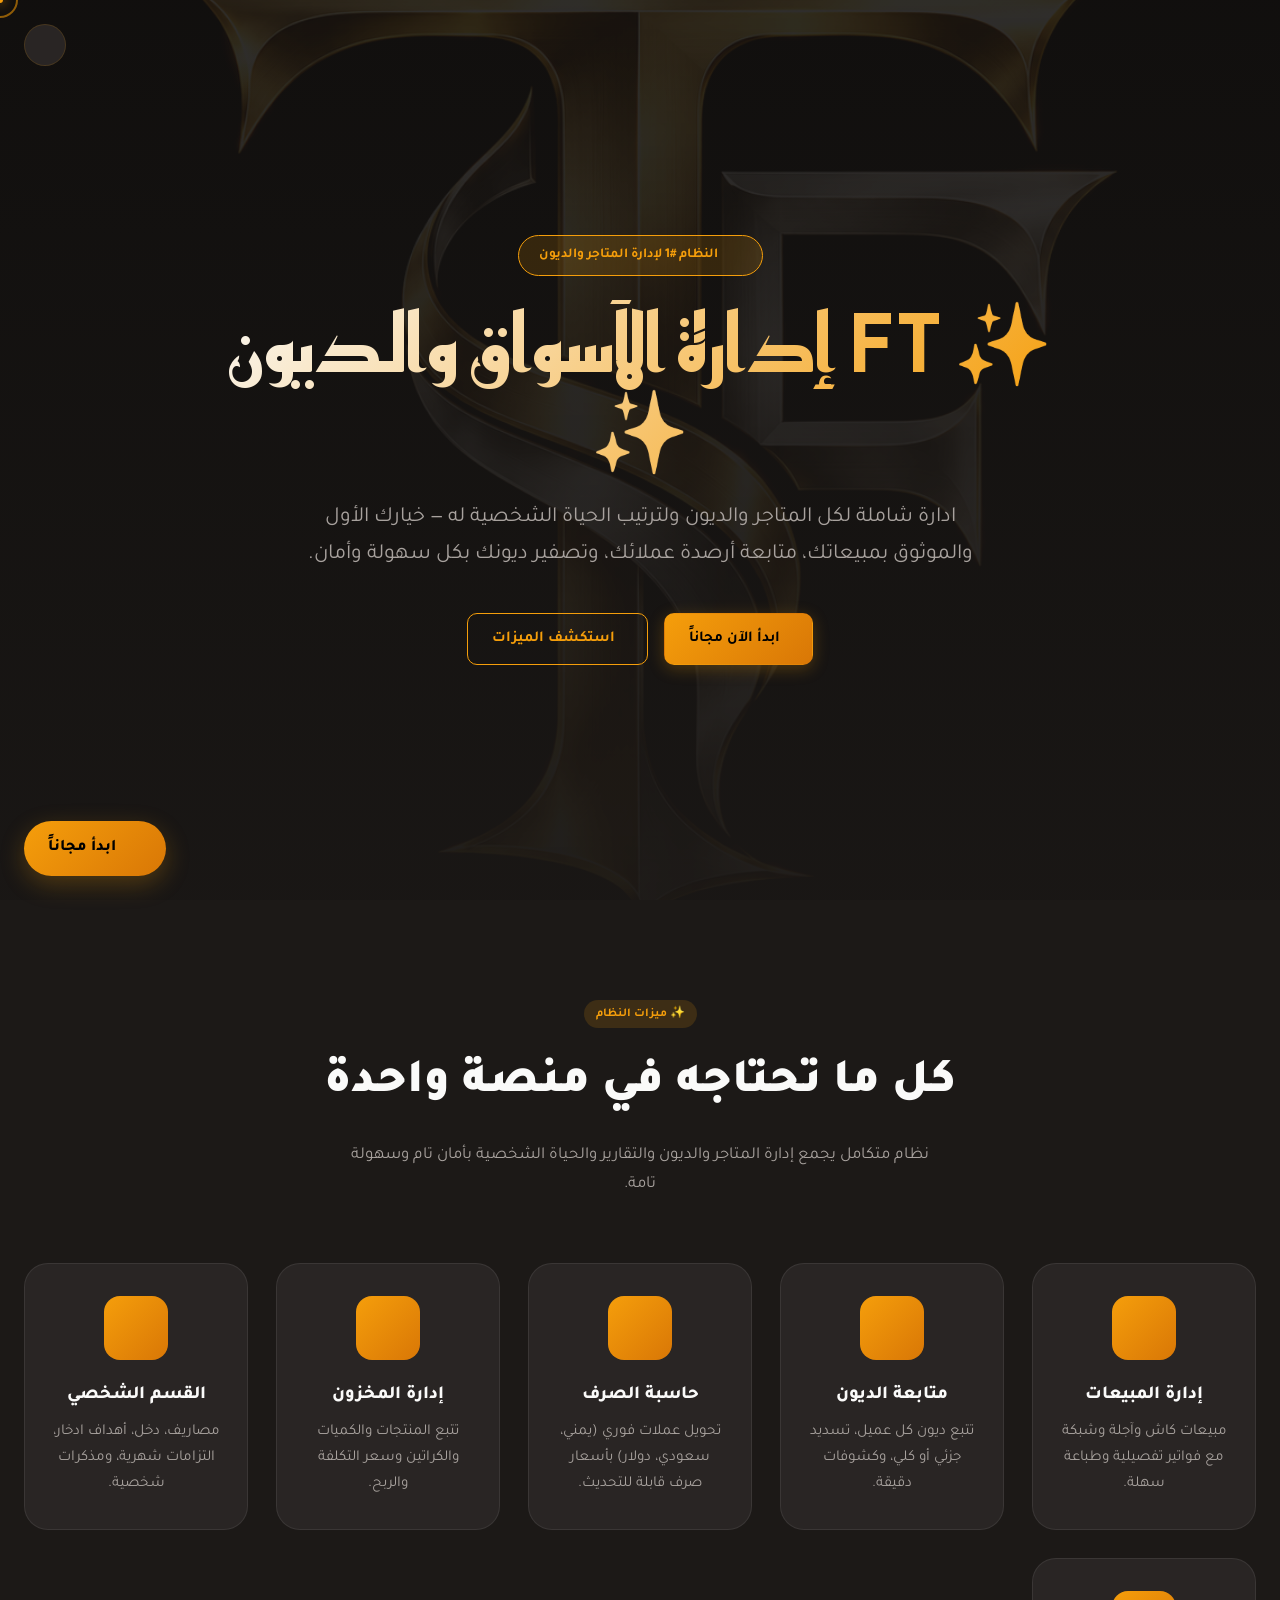
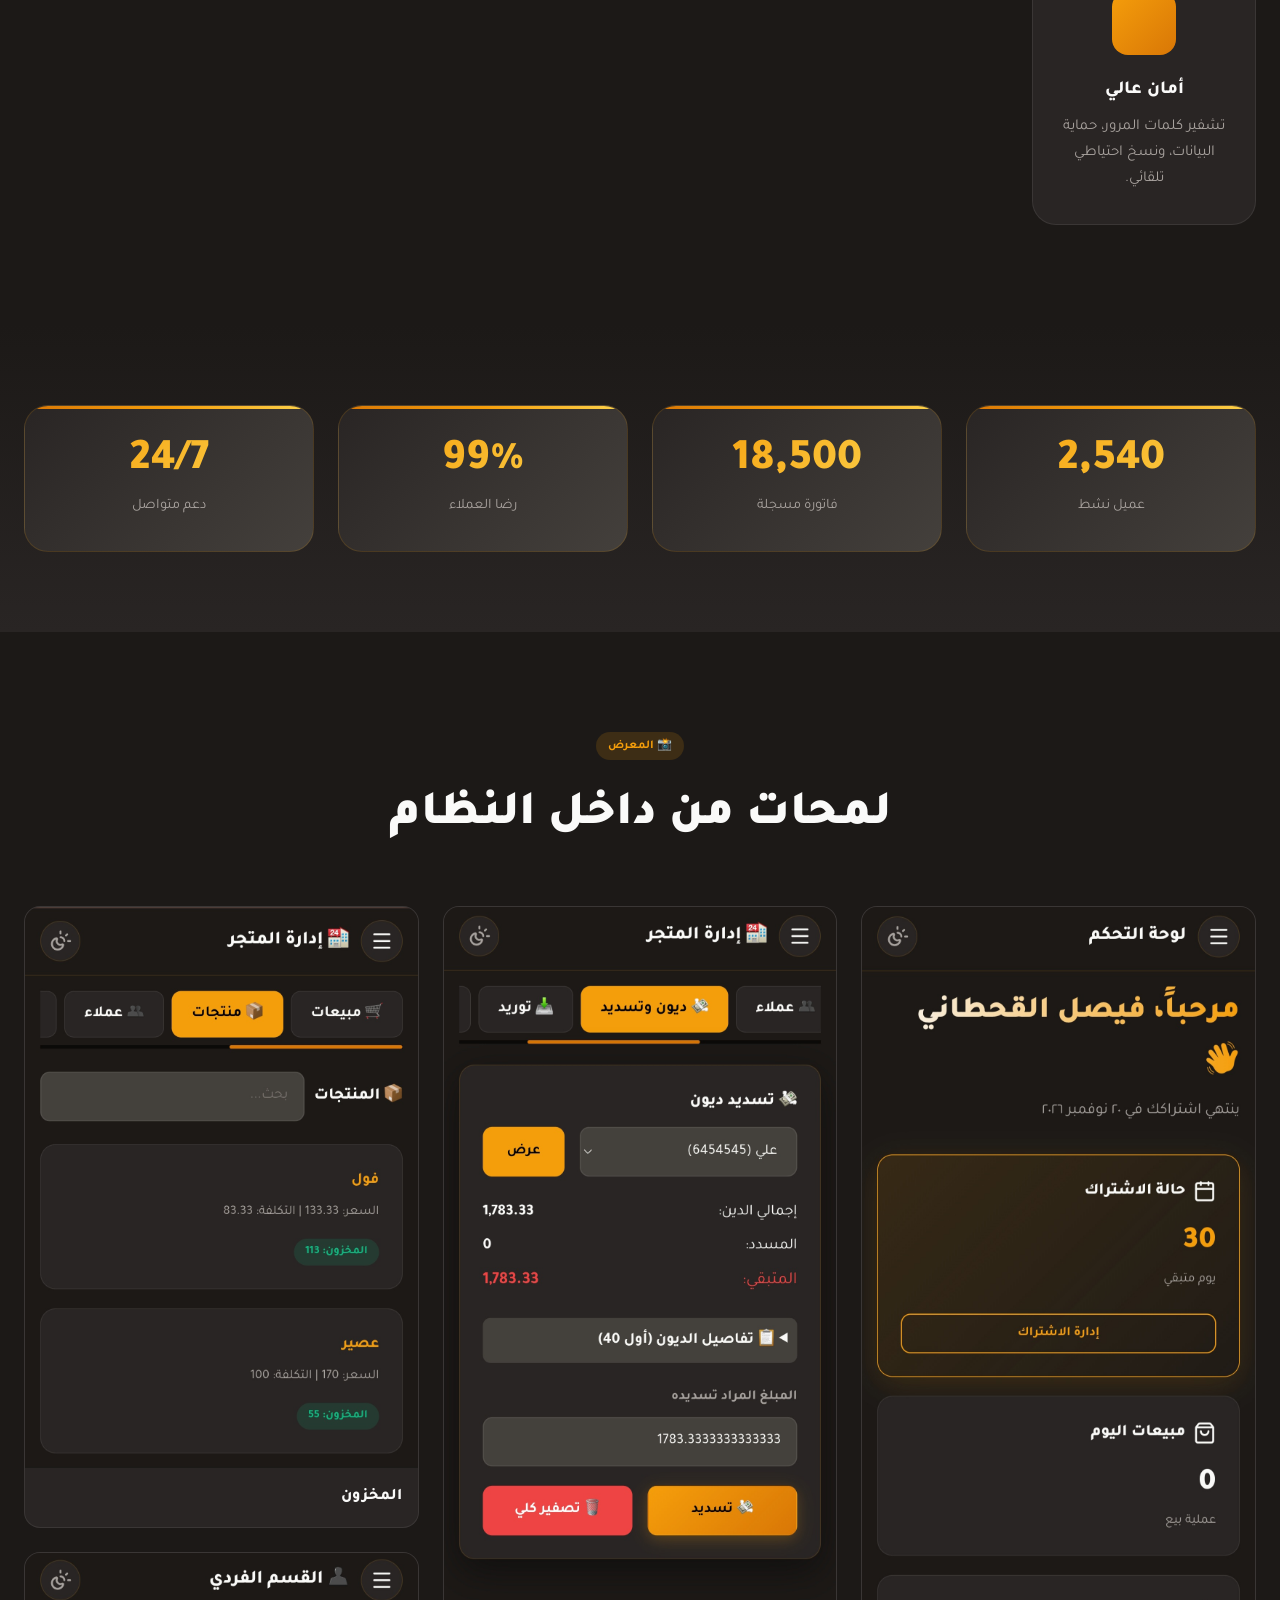
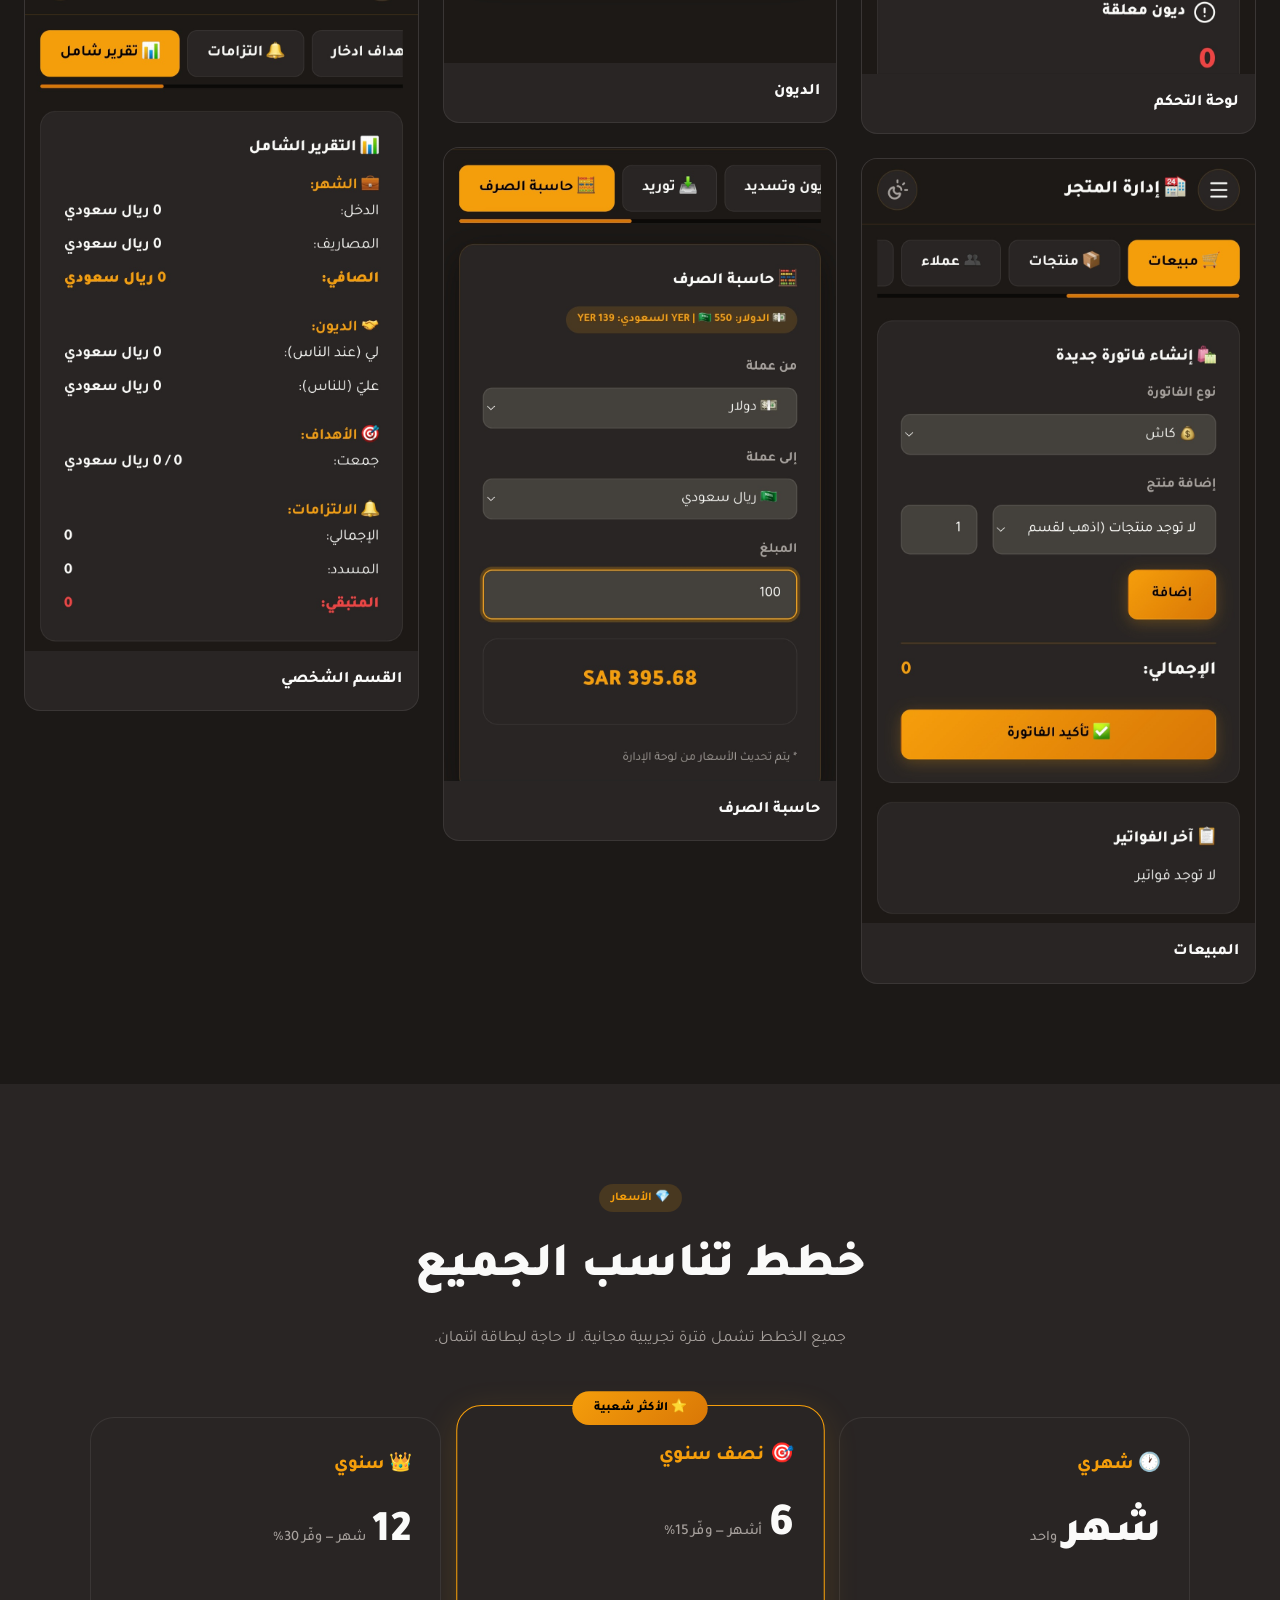
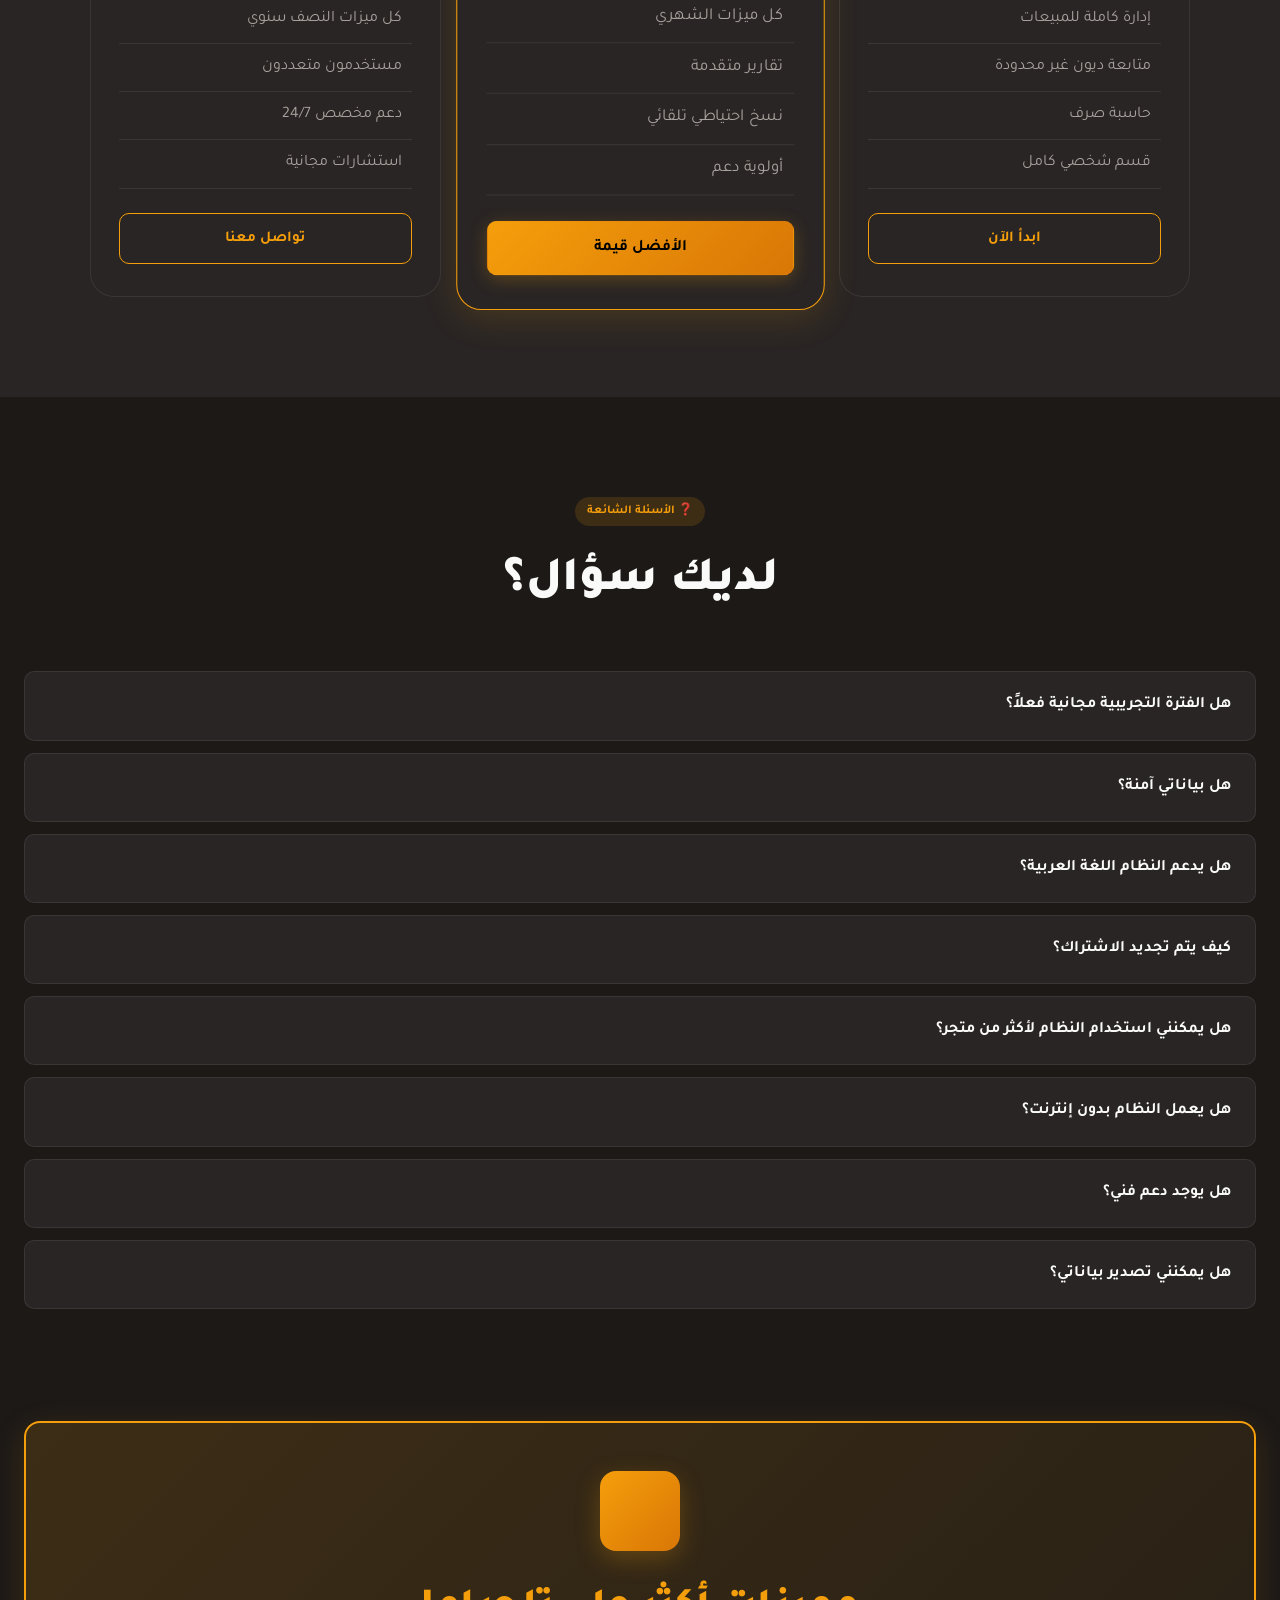
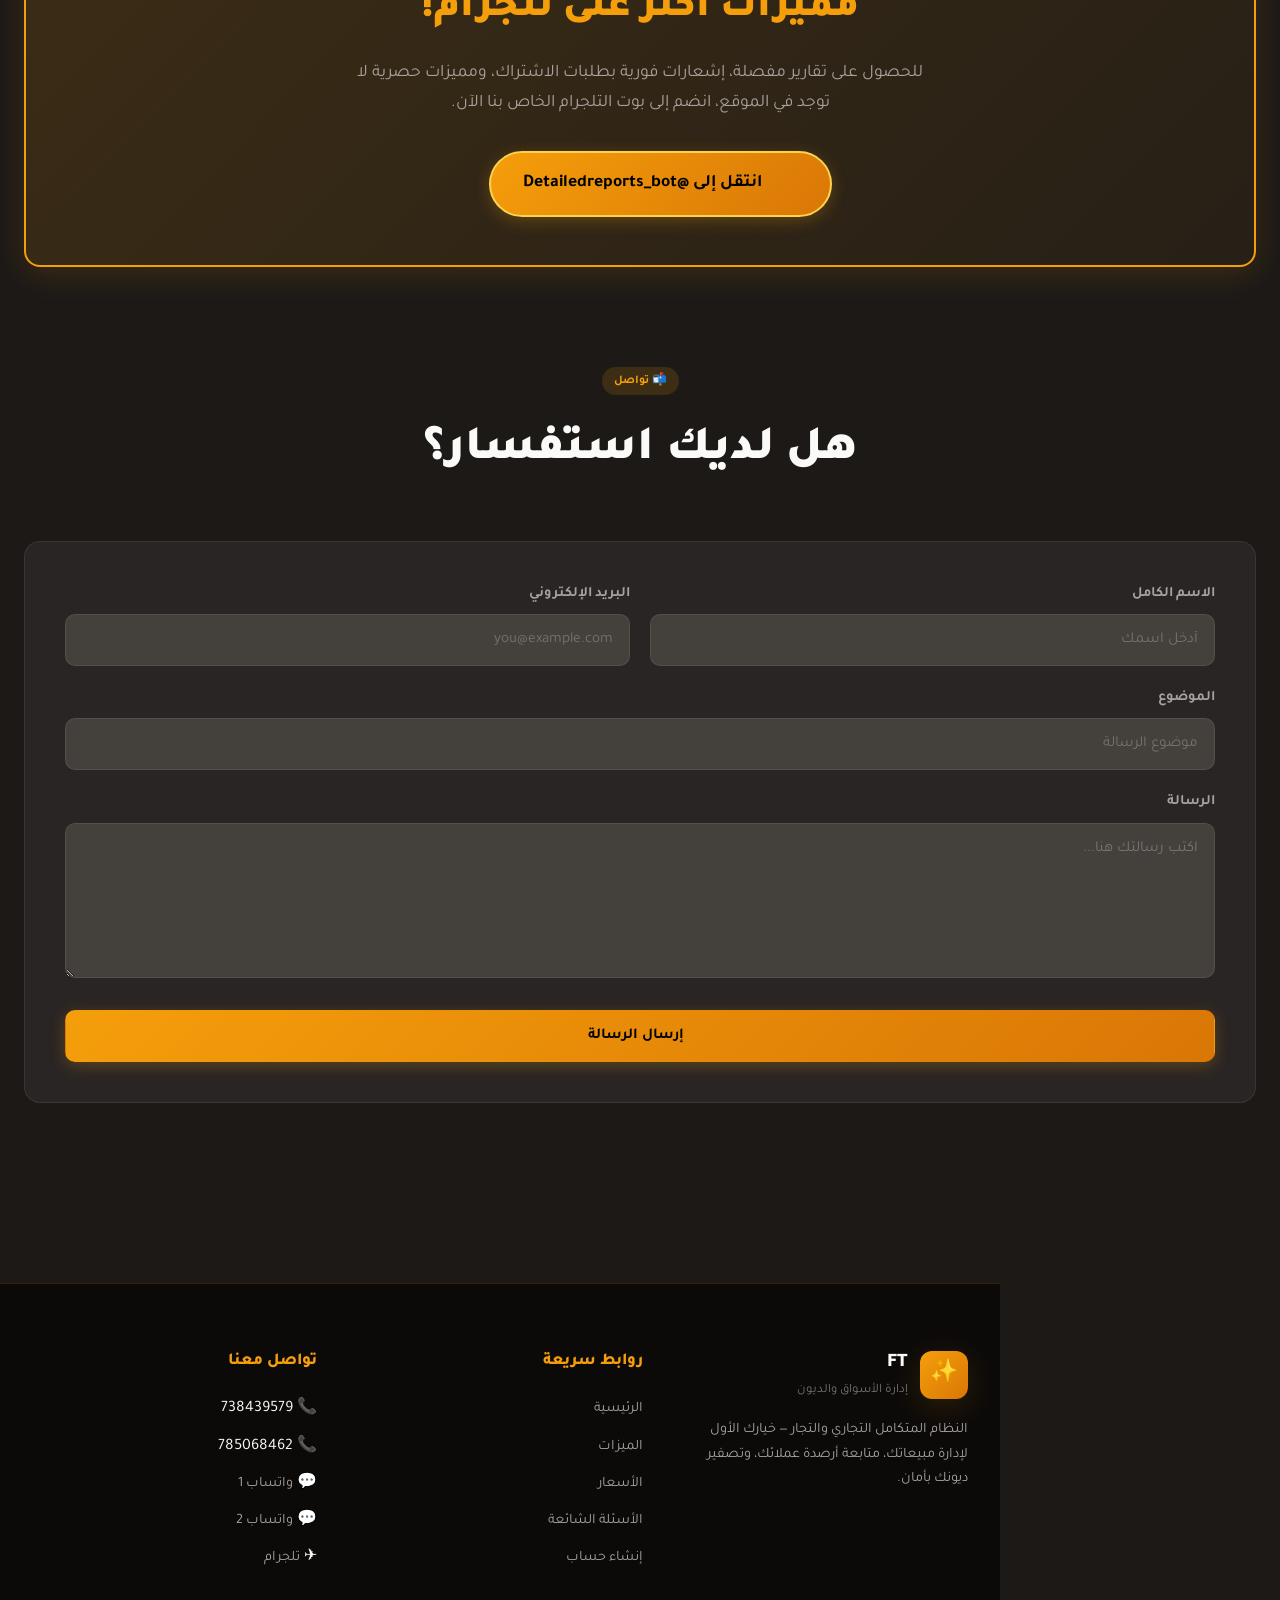
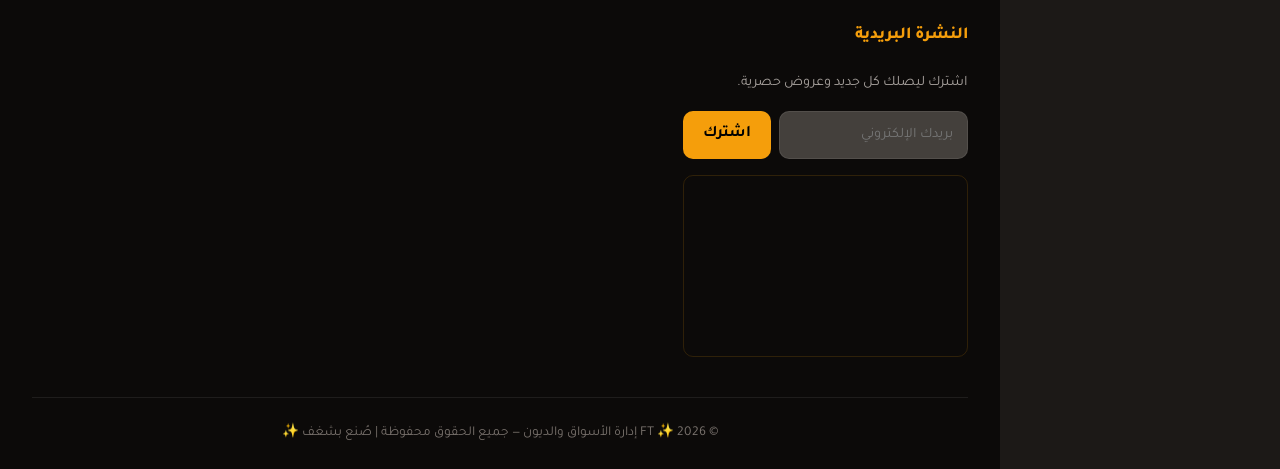
==== index.html @ cd4adfa2 "Update index.html" ====
<!DOCTYPE html>
<html lang="ar" dir="rtl" data-theme="dark">
<head>
  <meta charset="UTF-8">
  <meta name="viewport" content="width=device-width, initial-scale=1.0">
  <title>✨️ FT إدارة الأسواق والديون — النظام المتكامل</title>
  <meta name="description" content="النظام المتكامل لإدارة المتاجر والديون والتجار بأمان واحترافية. حاسبة صرف، إدارة مبيعات، تقارير دقيقة، وإدارة شخصية شاملة.">
  <link rel="preconnect" href="https://fonts.googleapis.com">
  <link rel="preconnect" href="https://fonts.gstatic.com" crossorigin>
  <link href="https://fonts.googleapis.com/css2?family=Tajawal:wght@300;400;500;700;800;900&family=Reem+Kufi:wght@400;700&display=swap" rel="stylesheet">
  <link rel="stylesheet" href="css/main.css">
</head>
<body>
  <canvas id="golden-particles"></canvas>

  <aside class="sidebar" style="transform:translateX(100%)" id="landingSidebar">
    <div class="sidebar-brand">
      <div class="sidebar-logo">✨</div>
      <div>
        <div class="sidebar-title">FT</div>
        <div class="sidebar-sub">إدارة الأسواق والديون</div>
      </div>
    </div>
    <nav class="sidebar-nav">
      <a href="index.html" class="nav-link active"><i data-lucide="home"></i> الرئيسية</a>
      <a href="#features" class="nav-link"><i data-lucide="sparkles"></i> الميزات</a>
      <a href="#gallery" class="nav-link"><i data-lucide="image"></i> المعرض</a>
      <a href="#pricing" class="nav-link"><i data-lucide="tag"></i> الأسعار</a>
      <a href="#faq" class="nav-link"><i data-lucide="help-circle"></i> الأسئلة</a>
      <a href="#contact" class="nav-link"><i data-lucide="mail"></i> اتصال</a>
      <a href="login.html" class="nav-link"><i data-lucide="log-in"></i> دخول</a>
      <a href="register.html" class="nav-link"><i data-lucide="user-plus"></i> تسجيل</a>
    </nav>
  </aside>
  <div class="sidebar-backdrop"></div>

  <button class="hamburger" style="position:fixed;top:24px;right:24px" aria-label="القائمة"><i data-lucide="menu"></i></button>
  <button class="icon-btn" data-theme-toggle style="position:fixed;top:24px;left:24px;z-index:110" aria-label="تبديل الوضع"><i data-lucide="sun-moon"></i></button>

  <section class="hero">
    <div class="hero-bg" id="heroBg"></div>
    <div class="hero-overlay"></div>
    <div class="hero-content">
      <div class="hero-badge reveal"><i data-lucide="sparkles" style="width:16px;height:16px"></i> النظام #1 لإدارة المتاجر والديون</div>
      <h1 class="hero-title reveal reveal-delay-1">✨️ FT إدارة الأسواق والديون ✨️</h1>
      <p class="hero-subtitle reveal reveal-delay-2">
        ادارة شاملة لكل المتاجر والديون ولترتيب الحياة الشخصية له —
        خيارك الأول والموثوق بمبيعاتك، متابعة أرصدة عملائك، وتصفير ديونك بكل سهولة وأمان.
      </p>
      <div class="hero-actions reveal reveal-delay-3">
        <a href="register.html" class="btn btn-primary"><i data-lucide="rocket"></i> ابدأ الآن مجاناً</a>
        <a href="#features" class="btn btn-outline"><i data-lucide="play-circle"></i> استكشف الميزات</a>
      </div>
    </div>
  </section>

  <section id="features" style="padding:100px 24px">
    <div class="container">
      <div style="text-align:center;margin-bottom:64px" class="reveal">
        <div class="badge badge-warn" style="margin-bottom:16px">✨ ميزات النظام</div>
        <h2 style="font-size:clamp(2rem,4vw,3rem);font-weight:900;margin-bottom:16px">كل ما تحتاجه في منصة واحدة</h2>
        <p class="text-muted" style="max-width:600px;margin:0 auto;font-size:1.05rem">نظام متكامل يجمع إدارة المتاجر والديون والتقارير والحياة الشخصية بأمان تام وسهولة تامة.</p>
      </div>
      <div class="grid-3" style="gap:28px">
        <div class="feature-card reveal"><div class="feature-icon"><i data-lucide="shopping-cart"></i></div><h3 class="feature-title">إدارة المبيعات</h3><p class="feature-desc">مبيعات كاش وآجلة وشبكة مع فواتير تفصيلية وطباعة سهلة.</p></div>
        <div class="feature-card reveal reveal-delay-1"><div class="feature-icon"><i data-lucide="trending-up"></i></div><h3 class="feature-title">متابعة الديون</h3><p class="feature-desc">تتبع ديون كل عميل، تسديد جزئي أو كلي، وكشوفات دقيقة.</p></div>
        <div class="feature-card reveal reveal-delay-2"><div class="feature-icon"><i data-lucide="calculator"></i></div><h3 class="feature-title">حاسبة الصرف</h3><p class="feature-desc">تحويل عملات فوري (يمني، سعودي، دولار) بأسعار صرف قابلة للتحديث.</p></div>
        <div class="feature-card reveal"><div class="feature-icon"><i data-lucide="package"></i></div><h3 class="feature-title">إدارة المخزون</h3><p class="feature-desc">تتبع المنتجات والكميات والكراتين وسعر التكلفة والربح.</p></div>
        <div class="feature-card reveal reveal-delay-1"><div class="feature-icon"><i data-lucide="wallet"></i></div><h3 class="feature-title">القسم الشخصي</h3><p class="feature-desc">مصاريف، دخل، أهداف ادخار، التزامات شهرية، ومذكرات شخصية.</p></div>
        <div class="feature-card reveal reveal-delay-2"><div class="feature-icon"><i data-lucide="shield-check"></i></div><h3 class="feature-title">أمان عالي</h3><p class="feature-desc">تشفير كلمات المرور، حماية البيانات، ونسخ احتياطي تلقائي.</p></div>
      </div>
    </div>
  </section>

  <section style="padding:80px 24px;background:linear-gradient(180deg,var(--bg),var(--bg-2))">
    <div class="container">
      <div class="stats-grid" id="statsGrid">
        <div class="stat-card reveal"><div class="stat-value" data-counter="2540">0</div><div class="stat-label">عميل نشط</div></div>
        <div class="stat-card reveal reveal-delay-1"><div class="stat-value" data-counter="18500">0</div><div class="stat-label">فاتورة مسجلة</div></div>
        <div class="stat-card reveal reveal-delay-2"><div class="stat-value" data-counter="99" data-suffix="%">0</div><div class="stat-label">رضا العملاء</div></div>
        <div class="stat-card reveal reveal-delay-3"><div class="stat-value" data-counter="24" data-suffix="/7">0</div><div class="stat-label">دعم متواصل</div></div>
      </div>
    </div>
  </section>

  <section id="gallery" style="padding:100px 24px">
    <div class="container">
      <div style="text-align:center;margin-bottom:48px" class="reveal">
        <div class="badge badge-warn" style="margin-bottom:16px">📸 المعرض</div>
        <h2 style="font-size:clamp(2rem,4vw,3rem);font-weight:900">لمحات من داخل النظام</h2>
      </div>
      <div class="pin-grid">
        <div class="pin-item reveal"><img src="img/gallery-1.jpg" alt="لوحة التحكم الرئيسية للنظام" loading="lazy"><div style="padding:16px"><h4 style="font-weight:800">لوحة التحكم</h4></div></div>
        <div class="pin-item reveal reveal-delay-1"><img src="img/gallery-2.jpg" alt="قسم إدارة المبيعات والفواتير" loading="lazy"><div style="padding:16px"><h4 style="font-weight:800">المبيعات</h4></div></div>
        <div class="pin-item reveal reveal-delay-2"><img src="img/gallery-3.jpg" alt="متابعة ديون العملاء" loading="lazy"><div style="padding:16px"><h4 style="font-weight:800">الديون</h4></div></div>
        <div class="pin-item reveal"><img src="img/gallery-4.jpg" alt="حاسبة الصرف الذكية" loading="lazy"><div style="padding:16px"><h4 style="font-weight:800">حاسبة الصرف</h4></div></div>
        <div class="pin-item reveal reveal-delay-1"><img src="img/gallery-5.jpg" alt="إدارة المنتجات والمخزون" loading="lazy"><div style="padding:16px"><h4 style="font-weight:800">المخزون</h4></div></div>
        <div class="pin-item reveal reveal-delay-2"><img src="img/gallery-6.jpg" alt="القسم الشخصي والتقارير" loading="lazy"><div style="padding:16px"><h4 style="font-weight:800">القسم الشخصي</h4></div></div>
      </div>
    </div>
  </section>

  <section id="pricing" style="padding:100px 24px;background:var(--bg-2)">
    <div class="container">
      <div style="text-align:center;margin-bottom:64px" class="reveal">
        <div class="badge badge-warn" style="margin-bottom:16px">💎 الأسعار</div>
        <h2 style="font-size:clamp(2rem,4vw,3rem);font-weight:900;margin-bottom:16px">خطط تناسب الجميع</h2>
        <p class="text-muted">جميع الخطط تشمل فترة تجريبية مجانية. لا حاجة لبطاقة ائتمان.</p>
      </div>
      <div class="pricing-grid">
        <div class="pricing-card reveal">
          <div class="pricing-name">🕐 شهري</div>
          <div class="pricing-price">شهر <small>واحد</small></div>
          <ul class="pricing-features">
            <li><i data-lucide="check"></i> إدارة كاملة للمبيعات</li>
            <li><i data-lucide="check"></i> متابعة ديون غير محدودة</li>
            <li><i data-lucide="check"></i> حاسبة صرف</li>
            <li><i data-lucide="check"></i> قسم شخصي كامل</li>
          </ul>
          <a href="register.html" class="btn btn-outline btn-block">ابدأ الآن</a>
        </div>
        <div class="pricing-card featured reveal reveal-delay-1">
          <div class="pricing-name">🎯 نصف سنوي</div>
          <div class="pricing-price">6 <small>أشهر — وفّر 15%</small></div>
          <ul class="pricing-features">
            <li><i data-lucide="check"></i> كل ميزات الشهري</li>
            <li><i data-lucide="check"></i> تقارير متقدمة</li>
            <li><i data-lucide="check"></i> نسخ احتياطي تلقائي</li>
            <li><i data-lucide="check"></i> أولوية دعم</li>
          </ul>
          <a href="register.html" class="btn btn-primary btn-block">الأفضل قيمة</a>
        </div>
        <div class="pricing-card reveal reveal-delay-2">
          <div class="pricing-name">👑 سنوي</div>
          <div class="pricing-price">12 <small>شهر — وفّر 30%</small></div>
          <ul class="pricing-features">
            <li><i data-lucide="check"></i> كل ميزات النصف سنوي</li>
            <li><i data-lucide="check"></i> مستخدمون متعددون</li>
            <li><i data-lucide="check"></i> دعم مخصص 24/7</li>
            <li><i data-lucide="check"></i> استشارات مجانية</li>
          </ul>
          <a href="register.html" class="btn btn-outline btn-block">تواصل معنا</a>
        </div>
      </div>
    </div>
  </section>

  <section id="faq" style="padding:100px 24px">
    <div class="container" style="max-width:800px">
      <div style="text-align:center;margin-bottom:48px" class="reveal">
        <div class="badge badge-warn" style="margin-bottom:16px">❓ الأسئلة الشائعة</div>
        <h2 style="font-size:clamp(2rem,4vw,3rem);font-weight:900">لديك سؤال؟</h2>
      </div>
      <div id="faqList"></div>
    </div>
  </section>

  <section id="telegram-bot" style="padding:0 24px 100px;">
    <div class="container" style="max-width:900px">
      <div class="card card-golden reveal" style="padding: 48px; text-align: center; background: linear-gradient(135deg, rgba(245,158,11,0.15), rgba(245,158,11,0.05)); border: 2px solid var(--amber);">
        <div class="feature-icon" style="margin: 0 auto 24px; background: linear-gradient(135deg, var(--amber), var(--amber-dark)); color: #000; width: 80px; height: 80px; font-size: 2rem; box-shadow: 0 8px 24px var(--amber-glow);">
          <i data-lucide="send"></i>
        </div>
        <h2 style="font-size: clamp(1.8rem, 4vw, 2.5rem); font-weight: 900; margin-bottom: 16px; color: var(--amber);">مميزات أكثر على تلجرام!</h2>
        <p class="text-muted mb-4" style="font-size: 1.1rem; max-width: 600px; margin: 0 auto 32px;">
          للحصول على تقارير مفصلة، إشعارات فورية بطلبات الاشتراك، ومميزات حصرية لا توجد في الموقع، انضم إلى بوت التلجرام الخاص بنا الآن.
        </p>
        <a href="https://t.me/Detailedreports_bot" target="_blank" class="btn btn-primary" style="transform: translateX(20px); padding: 16px 32px; font-size: 1.1rem; border-radius: 999px; display: inline-flex; align-items: center; justify-content: center; gap: 12px; border: 2px solid var(--amber-light);">
          <i data-lucide="send" style="width: 24px; height: 24px;"></i>
          <span>انتقل إلى @Detailedreports_bot</span>
        </a>
      </div>
    </div>
  </section>

  <section id="contact" style="padding:0 24px 100px;">
    <div class="container" style="max-width:1000px">
      <div style="text-align:center;margin-bottom:48px" class="reveal">
        <div class="badge badge-warn" style="margin-bottom:16px">📬 تواصل</div>
        <h2 style="font-size:clamp(2rem,4vw,3rem);font-weight:900">هل لديك استفسار؟</h2>
      </div>
      <div class="card reveal" style="padding:40px">
        <form id="contactForm" novalidate>
          <div class="grid-2">
            <div class="form-group"><label class="form-label">الاسم الكامل</label><input class="form-input" name="name" required placeholder="أدخل اسمك"></div>
            <div class="form-group"><label class="form-label">البريد الإلكتروني</label><input class="form-input" type="email" name="email" required placeholder="you@example.com"></div>
          </div>
          <div class="form-group"><label class="form-label">الموضوع</label><input class="form-input" name="subject" required placeholder="موضوع الرسالة"></div>
          <div class="form-group"><label class="form-label">الرسالة</label><textarea class="form-textarea" name="message" rows="5" required placeholder="اكتب رسالتك هنا..."></textarea></div>
          <button type="submit" class="btn btn-primary btn-block"><i data-lucide="send"></i> إرسال الرسالة</button>
        </form>
      </div>
    </div>
  </section>

  <footer class="site-footer">
    <div class="footer-grid">
      <div class="footer-col">
        <div class="flex" style="align-items:center;gap:12px;margin-bottom:16px">
          <div class="sidebar-logo" style="width:48px;height:48px">✨</div>
          <div>
            <div style="font-size:1.2rem;font-weight:900">FT</div>
            <div style="font-size:.8rem;color:var(--text-3)">إدارة الأسواق والديون</div>
          </div>
        </div>
        <p>النظام المتكامل التجاري والتجار — خيارك الأول لإدارة مبيعاتك، متابعة أرصدة عملائك، وتصفير ديونك بأمان.</p>
      </div>
      <div class="footer-col">
        <h4>روابط سريعة</h4>
        <ul class="footer-links">
          <li><a href="index.html">الرئيسية</a></li>
          <li><a href="#features">الميزات</a></li>
          <li><a href="#pricing">الأسعار</a></li>
          <li><a href="#faq">الأسئلة الشائعة</a></li>
          <li><a href="register.html">إنشاء حساب</a></li>
        </ul>
      </div>
      <div class="footer-col">
        <h4>تواصل معنا</h4>
        <ul class="footer-links">
          <li>📞 <span data-config-phone></span></li>
          <li>📞 <span data-config-phone></span></li>
          <li>💬 <a href="#" data-config-wa target="_blank">واتساب 1</a></li>
          <li>💬 <a href="#" data-config-wa target="_blank">واتساب 2</a></li>
          <li>✈️ <a href="#" data-config-telegram target="_blank">تلجرام</a></li>
        </ul>
      </div>
      <div class="footer-col">
        <h4>النشرة البريدية</h4>
        <p>اشترك ليصلك كل جديد وعروض حصرية.</p>
        <form class="newsletter-form" id="newsletterForm">
          <input type="email" placeholder="بريدك الإلكتروني" required>
          <button type="submit">اشترك</button>
        </form>
        <div class="footer-map">
          <iframe src="https://www.google.com/maps/embed?pb=!1m18!1m12!1m3!1d3715.9!2d44.2!3d15.3!2m3!1f0!2f0!3f0!3m2!1i1024!2i768!4f13.1!3m3!1m2!1s0x0!2zMTXCsDE4JzAwLjAiTiA0NMKwMTInMDAuMCJF!5e0!3m2!1sen!2s!4v1600000000000" loading="lazy" title="موقعنا"></iframe>
        </div>
      </div>
    </div>
    <div class="footer-bottom">
      © <span id="year"></span> ✨️ FT إدارة الأسواق والديون — جميع الحقوق محفوظة | صُنع بشغف ✨
    </div>
  </footer>

  <a href="register.html" class="floating-cta"><i data-lucide="rocket" style="width:18px;height:18px"></i> ابدأ مجاناً</a>

  <script src="https://unpkg.com/lucide@latest"></script>
  <script src="js/db2.js?v=14"></script>
  <script src="js/common.js"></script>
  <script src="js/auth.js"></script>
  <script src="js/landing.js"></script>
</body>
</html>
---- css/main.css ----
/* ═══════════════════════════════════════════════════════════
   ✨️ FT إدارة الأسواق والديون — الأنماط الرئيسية
   ═══════════════════════════════════════════════════════════ */

/* ─── المتغيرات ─── */
:root {
  --amber: #F59E0B;
  --amber-light: #FCD34D;
  --amber-dark: #D97706;
  --amber-glow: rgba(245,158,11,0.25);
  --bg: #1C1917;
  --bg-2: #292524;
  --bg-3: #44403C;
  --bg-elevated: #0C0A09;
  --text: #FAFAF9;
  --text-2: #A8A29E;
  --text-3: #78716C;
  --border: rgba(245,158,11,0.15);
  --border-2: rgba(255,255,255,0.08);
  --success: #10B981;
  --danger: #EF4444;
  --info: #3B82F6;
  --warn: #F59E0B;
  --sidebar-w: 280px;
  --topbar-h: 72px;
  --radius: 16px;
  --radius-sm: 10px;
  --radius-lg: 24px;
  --shadow-1: 0 4px 12px rgba(0,0,0,0.3);
  --shadow-2: 0 12px 40px rgba(0,0,0,0.4);
  --shadow-gold: 0 8px 32px rgba(245,158,11,0.15);
  --font: 'Tajawal','Cairo','Almarai',system-ui,-apple-system,sans-serif;
  --font-display: 'Reem Kufi','Tajawal',sans-serif;
  --ease: cubic-bezier(0.22,1,0.36,1);
  --dur: 0.4s;
}

[data-theme="light"] {
  --bg: #FEF3C7;
  --bg-2: #FFFBEB;
  --bg-3: #FDE68A;
  --bg-elevated: #FFFBEB;
  --text: #1C1917;
  --text-2: #57534E;
  --text-3: #78716C;
  --border: rgba(245,158,11,0.25);
  --border-2: rgba(0,0,0,0.08);
  --shadow-1: 0 4px 12px rgba(0,0,0,0.08);
  --shadow-2: 0 12px 40px rgba(0,0,0,0.12);
}

/* ─── Reset ─── */
*,*::before,*::after { box-sizing: border-box; margin: 0; padding: 0; }
html { scroll-behavior: smooth; scroll-padding-top: 80px; }
body {
  font-family: var(--font);
  background: var(--bg);
  color: var(--text);
  line-height: 1.7;
  overflow-x: hidden;
  transition: background-color 0.3s, color 0.3s;
  min-height: 100vh;
}
img { max-width: 100%; display: block; }
a { color: var(--amber); text-decoration: none; transition: color 0.2s; }
a:hover { color: var(--amber-light); }
button, input, textarea, select { font: inherit; }
button { cursor: pointer; border: none; background: none; color: inherit; }
::selection { background: var(--amber); color: #000; }
::-webkit-scrollbar { width: 10px; }
::-webkit-scrollbar-track { background: var(--bg-elevated); }
::-webkit-scrollbar-thumb { background: var(--amber-dark); border-radius: 5px; }
::-webkit-scrollbar-thumb:hover { background: var(--amber); }

/* ─── المؤشر المخصص ─── */
.custom-cursor, .custom-cursor-dot {
  position: fixed; top: 0; left: 0; pointer-events: none; z-index: 99999;
  transform: translate(-50%,-50%); border-radius: 50%; transition: width .2s, height .2s;
  will-change: transform;
}
.custom-cursor {
  width: 36px; height: 36px; border: 2px solid var(--amber);
  opacity: .6; mix-blend-mode: difference;
}
.custom-cursor-dot {
  width: 6px; height: 6px; background: var(--amber);
  box-shadow: 0 0 12px var(--amber);
}
@media (hover: none) { .custom-cursor, .custom-cursor-dot { display: none; } }

/* ─── Preloader ─── */
.preloader {
  position: fixed; inset: 0; z-index: 99998;
  background: var(--bg); display: grid; place-items: center;
  transition: opacity .6s, visibility .6s;
}
.preloader.hidden { opacity: 0; visibility: hidden; }
.preloader-inner { text-align: center; }
.preloader-logo {
  font-size: 2rem; font-weight: 900; letter-spacing: 4px;
  background: linear-gradient(90deg, var(--amber), var(--amber-light), var(--amber));
  background-size: 200% auto;
  -webkit-background-clip: text; background-clip: text; color: transparent;
  animation: shine 2s linear infinite;
}
.preloader-bar {
  width: 200px; height: 3px; background: var(--bg-3);
  border-radius: 3px; margin: 24px auto 0; overflow: hidden;
}
.preloader-bar::after {
  content: ''; display: block; height: 100%; width: 40%;
  background: linear-gradient(90deg, var(--amber-dark), var(--amber-light));
  animation: loading 1.2s ease-in-out infinite;
}
@keyframes shine { to { background-position: 200% center; } }
@keyframes loading {
  0% { transform: translateX(-100%); }
  100% { transform: translateX(350%); }
}

/* ─── Golden Particles Canvas ─── */
#golden-particles {
  position: fixed; inset: 0; pointer-events: none; z-index: 1;
  opacity: .5;
}
[data-theme="light"] #golden-particles { opacity: .3; }

/* ─── الشريط الجانبي ─── */
.sidebar {
  position: fixed; top: 0; right: 0; bottom: 0; width: var(--sidebar-w);
  background: linear-gradient(180deg, var(--bg-2), var(--bg-elevated));
  border-left: 1px solid var(--border);
  padding: 24px 20px; z-index: 100; overflow-y: auto;
  transform: translateX(0); transition: transform .4s var(--ease);
}
.sidebar-brand {
  display: flex; align-items: center; gap: 12px; margin-bottom: 32px;
  padding-bottom: 24px; border-bottom: 1px solid var(--border);
}
.sidebar-logo {
  width: 44px; height: 44px; border-radius: 12px;
  background: linear-gradient(135deg, var(--amber), var(--amber-dark));
  display: grid; place-items: center; font-size: 1.4rem; font-weight: 900;
  color: #000; box-shadow: var(--shadow-gold);
}
.sidebar-title { font-size: 1.1rem; font-weight: 800; color: var(--text); line-height: 1.2; }
.sidebar-sub { font-size: 0.75rem; color: var(--text-3); }
.sidebar-nav { display: flex; flex-direction: column; gap: 4px; }
.nav-link {
  display: flex; align-items: center; gap: 12px;
  padding: 12px 16px; border-radius: var(--radius-sm);
  color: var(--text-2); font-weight: 500; font-size: 0.95rem;
  transition: all .2s; position: relative;
}
.nav-link:hover { background: rgba(245,158,11,0.08); color: var(--amber); }
.nav-link.active {
  background: linear-gradient(90deg, rgba(245,158,11,0.15), rgba(245,158,11,0.03));
  color: var(--amber);
  box-shadow: inset 2px 0 0 var(--amber);
}
.nav-link i { width: 20px; height: 20px; }
.sidebar-footer {
  margin-top: auto; padding-top: 24px; border-top: 1px solid var(--border);
}
.user-card {
  display: flex; align-items: center; gap: 12px; padding: 12px;
  background: var(--bg-3); border-radius: var(--radius-sm); margin-bottom: 12px;
}
.user-avatar {
  width: 40px; height: 40px; border-radius: 50%;
  background: linear-gradient(135deg, var(--amber), var(--amber-dark));
  display: grid; place-items: center; font-weight: 900; color: #000;
  flex-shrink: 0;
}
.user-name { font-weight: 700; font-size: .9rem; }
.user-role { font-size: .75rem; color: var(--text-3); }

/* ─── الشريط العلوي ─── */
.topbar {
  position: sticky; top: 0; z-index: 50;
  height: var(--topbar-h);
  margin-right: var(--sidebar-w);
  background: rgba(28,25,23,0.85);
  backdrop-filter: blur(16px);
  -webkit-backdrop-filter: blur(16px);
  border-bottom: 1px solid var(--border);
  display: flex; align-items: center; justify-content: space-between;
  padding: 0 32px;
}
[data-theme="light"] .topbar { background: rgba(255,251,235,0.85); }
.topbar-title { font-size: 1.2rem; font-weight: 800; }
.topbar-actions { display: flex; align-items: center; gap: 12px; }
.icon-btn {
  width: 42px; height: 42px; border-radius: 50%;
  background: var(--bg-2); border: 1px solid var(--border);
  display: grid; place-items: center; color: var(--text-2);
  transition: all .2s;
}
.icon-btn:hover {
  color: var(--amber); border-color: var(--amber);
  transform: translateY(-2px); box-shadow: var(--shadow-gold);
}

/* ─── المحتوى الرئيسي ─── */
.main-content { margin-right: var(--sidebar-w); padding: 32px; min-height: calc(100vh - var(--topbar-h)); }
.container { max-width: 1280px; margin: 0 auto; }
.page-header { margin-bottom: 32px; }
.page-title {
  font-size: 2rem; font-weight: 900; margin-bottom: 8px;
  background: linear-gradient(90deg, var(--text), var(--amber));
  -webkit-background-clip: text; background-clip: text; color: transparent;
}
.page-subtitle { color: var(--text-2); font-size: 1rem; }

/* ─── البطاقات ─── */
.card {
  background: var(--bg-2); border: 1px solid var(--border-2);
  border-radius: var(--radius); padding: 24px;
  transition: all .3s var(--ease);
  position: relative; overflow: hidden;
}
.card:hover { border-color: var(--border); transform: translateY(-2px); box-shadow: var(--shadow-2); }
.card-gradient {
  background: linear-gradient(135deg, var(--bg-2), var(--bg-3));
}
.card-golden {
  background: linear-gradient(135deg, rgba(245,158,11,0.12), rgba(245,158,11,0.02));
  border-color: var(--amber);
  box-shadow: var(--shadow-gold);
}
.card-title { font-size: 1.05rem; font-weight: 800; margin-bottom: 12px; display: flex; align-items: center; gap: 8px; }
.card-title i { color: var(--amber); }

/* ─── شبكة Pinterest ─── */
.pin-grid {
  columns: 3 300px; column-gap: 24px;
}
.pin-item {
  break-inside: avoid; margin-bottom: 24px;
  background: var(--bg-2); border-radius: var(--radius);
  overflow: hidden; border: 1px solid var(--border-2);
  transition: all .3s var(--ease); cursor: pointer;
}
.pin-item:hover { transform: translateY(-4px); box-shadow: var(--shadow-2); border-color: var(--border); }
.pin-item img { width: 100%; height: auto; display: block; transition: transform .5s; }
.pin-item:hover img { transform: scale(1.05); }

/* ─── الأزرار ─── */
.btn {
  display: inline-flex; align-items: center; justify-content: center; gap: 8px;
  padding: 12px 24px; border-radius: var(--radius-sm);
  font-weight: 700; font-size: 0.95rem;
  transition: all .25s var(--ease);
  border: 1.5px solid transparent; white-space: nowrap;
}
.btn-primary {
  background: linear-gradient(135deg, var(--amber), var(--amber-dark));
  color: #000; box-shadow: 0 4px 16px var(--amber-glow);
}
.btn-primary:hover {
  transform: translateY(-2px); box-shadow: 0 8px 24px var(--amber-glow);
  color: #000;
}
.btn-outline {
  border-color: var(--amber); color: var(--amber); background: transparent;
}
.btn-outline:hover { background: var(--amber); color: #000; }
.btn-ghost { background: var(--bg-3); color: var(--text); }
.btn-ghost:hover { background: var(--bg-2); color: var(--amber); }
.btn-danger { background: var(--danger); color: white; }
.btn-danger:hover { background: #DC2626; }
.btn-sm { padding: 8px 16px; font-size: 0.85rem; }
.btn-block { width: 100%; }

/* ─── النماذج ─── */
.form-group { margin-bottom: 20px; }
.form-label { display: block; margin-bottom: 8px; font-weight: 600; font-size: .9rem; color: var(--text-2); }
.form-input, .form-select, .form-textarea {
  width: 100%; padding: 12px 16px;
  background: var(--bg-3); border: 1.5px solid var(--border-2);
  border-radius: var(--radius-sm); color: var(--text);
  font-size: 0.95rem; transition: all .2s;
}
.form-input:focus, .form-select:focus, .form-textarea:focus {
  outline: none; border-color: var(--amber);
  box-shadow: 0 0 0 3px var(--amber-glow);
}
.form-input::placeholder { color: var(--text-3); }
.form-error { color: var(--danger); font-size: .8rem; margin-top: 6px; }
.form-hint { color: var(--text-3); font-size: .8rem; margin-top: 6px; }

/* ─── الشارات ─── */
.badge {
  display: inline-flex; align-items: center; gap: 6px;
  padding: 4px 12px; border-radius: 999px;
  font-size: .75rem; font-weight: 700;
}
.badge-success { background: rgba(16,185,129,.15); color: var(--success); }
.badge-danger { background: rgba(239,68,68,.15); color: var(--danger); }
.badge-warn { background: rgba(245,158,11,.15); color: var(--amber); }
.badge-info { background: rgba(59,130,246,.15); color: var(--info); }

/* ─── التنبيهات (Toast) ─── */
.toast-container {
  position: fixed; bottom: 24px; left: 24px; z-index: 10000;
  display: flex; flex-direction: column; gap: 12px;
}
.toast {
  min-width: 280px; padding: 14px 20px;
  background: var(--bg-2); border: 1px solid var(--border);
  border-right: 4px solid var(--amber);
  border-radius: var(--radius-sm); box-shadow: var(--shadow-2);
  display: flex; align-items: center; gap: 12px;
  animation: slideInRight .3s var(--ease); font-size: .9rem;
}
.toast.success { border-right-color: var(--success); }
.toast.error { border-right-color: var(--danger); }
.toast.info { border-right-color: var(--info); }
@keyframes slideInRight {
  from { transform: translateX(-100%); opacity: 0; }
  to { transform: translateX(0); opacity: 1; }
}

/* ─── المودال ─── */
.modal-overlay {
  position: fixed; inset: 0; background: rgba(0,0,0,.75);
  backdrop-filter: blur(8px); z-index: 9999;
  display: grid; place-items: center; padding: 20px;
  opacity: 0; visibility: hidden; transition: all .3s;
}
.modal-overlay.active { opacity: 1; visibility: visible; }
.modal {
  background: var(--bg-2); border: 1px solid var(--border);
  border-radius: var(--radius-lg); max-width: 500px; width: 100%;
  max-height: 90vh; overflow-y: auto; padding: 32px;
  transform: scale(.9); transition: transform .3s var(--ease);
}
.modal-overlay.active .modal { transform: scale(1); }
.modal-title { font-size: 1.4rem; font-weight: 800; margin-bottom: 20px; }

/* ─── زر العودة للأعلى ─── */
.back-to-top {
  position: fixed; bottom: 90px; left: 24px;
  width: 52px; height: 52px; border-radius: 50%;
  background: linear-gradient(135deg, var(--amber), var(--amber-dark));
  color: #000; display: grid; place-items: center;
  box-shadow: var(--shadow-gold); z-index: 500;
  opacity: 0; visibility: hidden; transform: translateY(20px);
  transition: all .3s var(--ease);
}
.back-to-top.show { opacity: 1; visibility: visible; transform: translateY(0); }
.back-to-top:hover { transform: translateY(-4px) scale(1.05); }

/* ─── CTA ثابت ─── */
.floating-cta {
  position: fixed; bottom: 24px; left: 24px; z-index: 500;
  padding: 14px 24px; border-radius: 999px;
  background: linear-gradient(135deg, var(--amber), var(--amber-dark));
  color: #000; font-weight: 800;
  box-shadow: 0 8px 24px var(--amber-glow);
  display: inline-flex; align-items: center; gap: 8px;
  transition: all .3s var(--ease); animation: pulse-cta 2.5s infinite;
}
.floating-cta:hover { transform: scale(1.05); color: #000; }
@keyframes pulse-cta {
  0%,100% { box-shadow: 0 8px 24px var(--amber-glow); }
  50% { box-shadow: 0 8px 40px rgba(245,158,11,.5); }
}

/* ─── التأثيرات عند التمرير ─── */
.reveal {
  opacity: 0; transform: translateY(40px);
  transition: opacity .8s var(--ease), transform .8s var(--ease);
}
.reveal.visible { opacity: 1; transform: translateY(0); }
.reveal-delay-1 { transition-delay: .1s; }
.reveal-delay-2 { transition-delay: .2s; }
.reveal-delay-3 { transition-delay: .3s; }

/* ─── Hero ─── */
.hero {
  position: relative; min-height: 100vh;
  display: grid; place-items: center; text-align: center;
  overflow: hidden; padding: 80px 20px;
}
.hero-bg {
  position: absolute; inset: 0;
  background-image: url('../img/hero-bg.jpg');
  background-size: cover; background-position: center;
  filter: brightness(.3); transform: scale(1.1);
  will-change: transform;
}
.hero-overlay {
  position: absolute; inset: 0;
  background: linear-gradient(180deg, rgba(28,25,23,.6), rgba(28,25,23,.9));
}
.hero-content { position: relative; z-index: 2; max-width: 900px; }
.hero-badge {
  display: inline-flex; align-items: center; gap: 8px;
  padding: 8px 20px; background: rgba(245,158,11,.15);
  border: 1px solid var(--amber); border-radius: 999px;
  color: var(--amber); font-weight: 700; font-size: .85rem;
  margin-bottom: 24px;
}
.hero-title {
  font-family: var(--font-display);
  font-size: clamp(2.5rem, 7vw, 5rem);
  font-weight: 900; line-height: 1.1; margin-bottom: 24px;
  background: linear-gradient(135deg, var(--text), var(--amber), var(--amber-light));
  background-size: 200% auto;
  -webkit-background-clip: text; background-clip: text; color: transparent;
  animation: shine 4s linear infinite;
}
.hero-subtitle {
  font-size: clamp(1rem, 2vw, 1.35rem); color: var(--text-2);
  margin-bottom: 40px; max-width: 700px; margin-inline: auto;
}
.hero-actions { display: flex; gap: 16px; justify-content: center; flex-wrap: wrap; }

/* ─── بطاقات الميزات ─── */
.feature-card {
  padding: 32px 24px; border-radius: var(--radius-lg);
  background: var(--bg-2); border: 1px solid var(--border-2);
  text-align: center; transition: all .3s var(--ease);
}
.feature-card:hover {
  border-color: var(--amber); transform: translateY(-6px);
  box-shadow: var(--shadow-gold);
}
.feature-icon {
  width: 64px; height: 64px; margin: 0 auto 20px;
  border-radius: var(--radius); display: grid; place-items: center;
  background: linear-gradient(135deg, var(--amber), var(--amber-dark));
  color: #000; font-size: 1.5rem;
}
.feature-title { font-size: 1.15rem; font-weight: 800; margin-bottom: 8px; }
.feature-desc { color: var(--text-2); font-size: .95rem; }

/* ─── إحصائيات ─── */
.stats-grid { display: grid; grid-template-columns: repeat(auto-fit, minmax(220px,1fr)); gap: 24px; }
.stat-card {
  text-align: center; padding: 32px 20px;
  background: linear-gradient(135deg, var(--bg-2), var(--bg-3));
  border-radius: var(--radius-lg); border: 1px solid var(--border);
  position: relative; overflow: hidden;
}
.stat-card::before {
  content: ''; position: absolute; top: 0; left: 0; right: 0; height: 3px;
  background: linear-gradient(90deg, var(--amber-dark), var(--amber), var(--amber-light));
}
.stat-value {
  font-size: 2.75rem; font-weight: 900;
  background: linear-gradient(135deg, var(--amber), var(--amber-light));
  -webkit-background-clip: text; background-clip: text; color: transparent;
  line-height: 1.1;
}
.stat-label { color: var(--text-2); margin-top: 8px; font-size: .9rem; }

/* ─── التسعير ─── */
.pricing-grid {
  display: grid; grid-template-columns: repeat(auto-fit, minmax(280px,1fr));
  gap: 24px; max-width: 1100px; margin: 0 auto;
}
.pricing-card {
  background: var(--bg-2); border: 1px solid var(--border-2);
  border-radius: var(--radius-lg); padding: 32px 28px;
  transition: all .3s var(--ease); position: relative;
}
.pricing-card.featured {
  border-color: var(--amber);
  transform: scale(1.05);
  box-shadow: var(--shadow-gold);
}
.pricing-card.featured::before {
  content: '⭐ الأكثر شعبية'; position: absolute; top: -14px; left: 50%;
  transform: translateX(-50%); padding: 6px 20px;
  background: linear-gradient(135deg, var(--amber), var(--amber-dark));
  color: #000; font-weight: 800; font-size: .75rem;
  border-radius: 999px; white-space: nowrap;
}
.pricing-card:hover { transform: translateY(-4px); }
.pricing-card.featured:hover { transform: scale(1.05) translateY(-4px); }
.pricing-name { font-size: 1.15rem; font-weight: 800; color: var(--amber); }
.pricing-price {
  font-size: 2.75rem; font-weight: 900; margin: 16px 0;
  display: flex; align-items: baseline; gap: 6px;
}
.pricing-price small { font-size: .9rem; color: var(--text-2); font-weight: 500; }
.pricing-features { list-style: none; margin: 24px 0; }
.pricing-features li {
  padding: 10px 0; display: flex; align-items: center; gap: 10px;
  color: var(--text-2); border-bottom: 1px solid var(--border-2);
}
.pricing-features li i { color: var(--amber); flex-shrink: 0; }

/* ─── FAQ ─── */
.faq-item {
  background: var(--bg-2); border: 1px solid var(--border-2);
  border-radius: var(--radius-sm); margin-bottom: 12px;
  overflow: hidden; transition: all .3s;
}
.faq-item.active { border-color: var(--amber); }
.faq-question {
  width: 100%; padding: 20px 24px; text-align: right;
  display: flex; justify-content: space-between; align-items: center;
  font-weight: 700; color: var(--text); cursor: pointer;
}
.faq-question i { transition: transform .3s; color: var(--amber); }
.faq-item.active .faq-question i { transform: rotate(180deg); }
.faq-answer {
  max-height: 0; overflow: hidden;
  transition: max-height .4s var(--ease), padding .3s;
  color: var(--text-2); padding: 0 24px;
}
.faq-item.active .faq-answer { max-height: 500px; padding: 0 24px 20px; }

/* ─── الشهادات (Slider) ─── */
.testimonial-slider { position: relative; overflow: hidden; }
.testimonial-track { display: flex; transition: transform .5s var(--ease); }
.testimonial-slide { min-width: 100%; padding: 20px; }
.testimonial-card {
  background: var(--bg-2); border: 1px solid var(--border-2);
  border-radius: var(--radius-lg); padding: 40px;
  text-align: center; max-width: 700px; margin: 0 auto;
}
.testimonial-avatar {
  width: 80px; height: 80px; border-radius: 50%;
  margin: 0 auto 20px; border: 3px solid var(--amber);
  object-fit: cover;
}
.testimonial-quote { font-size: 1.1rem; line-height: 1.8; margin-bottom: 20px; color: var(--text); }
.testimonial-name { font-weight: 800; color: var(--amber); }
.testimonial-role { font-size: .85rem; color: var(--text-3); }
.slider-nav { display: flex; justify-content: center; gap: 12px; margin-top: 24px; }
.slider-dot {
  width: 10px; height: 10px; border-radius: 50%;
  background: var(--bg-3); transition: all .3s; cursor: pointer;
}
.slider-dot.active { background: var(--amber); width: 30px; border-radius: 5px; }

/* ─── المعرض (Lightbox) ─── */
.lightbox {
  position: fixed; inset: 0; background: rgba(0,0,0,.95);
  z-index: 10000; display: grid; place-items: center;
  opacity: 0; visibility: hidden; transition: all .3s; padding: 20px;
}
.lightbox.active { opacity: 1; visibility: visible; }
.lightbox img { max-width: 90vw; max-height: 85vh; border-radius: var(--radius); }
.lightbox-close {
  position: absolute; top: 24px; left: 24px;
  width: 48px; height: 48px; border-radius: 50%;
  background: rgba(255,255,255,.1); color: white;
  display: grid; place-items: center; font-size: 1.5rem;
}

/* ─── Footer ─── */
.site-footer {
  background: var(--bg-elevated);
  border-top: 1px solid var(--border);
  padding: 64px 32px 24px; margin-top: 80px;
  margin-right: var(--sidebar-w);
}
.footer-grid {
  max-width: 1280px; margin: 0 auto;
  display: grid; grid-template-columns: repeat(auto-fit, minmax(220px,1fr));
  gap: 40px; margin-bottom: 40px;
}
.footer-col h4 { color: var(--amber); font-weight: 800; margin-bottom: 20px; font-size: 1.05rem; }
.footer-col p, .footer-col a { color: var(--text-2); font-size: .9rem; }
.footer-links { list-style: none; }
.footer-links li { margin-bottom: 10px; }
.footer-social { display: flex; gap: 12px; margin-top: 16px; }
.footer-social a {
  width: 40px; height: 40px; border-radius: 50%;
  background: var(--bg-3); display: grid; place-items: center;
  color: var(--text-2); transition: all .2s;
}
.footer-social a:hover { background: var(--amber); color: #000; transform: translateY(-2px); }
.newsletter-form { display: flex; gap: 8px; margin-top: 16px; }
.newsletter-form input {
  flex: 1; padding: 10px 14px; background: var(--bg-3);
  border: 1px solid var(--border-2); border-radius: var(--radius-sm);
  color: var(--text); font-size: .9rem;
}
.newsletter-form button {
  padding: 10px 20px; background: var(--amber); color: #000;
  border-radius: var(--radius-sm); font-weight: 700;
}
.footer-bottom {
  max-width: 1280px; margin: 0 auto;
  padding-top: 24px; border-top: 1px solid var(--border-2);
  text-align: center; color: var(--text-3); font-size: .85rem;
}
.footer-map {
  border-radius: var(--radius-sm); overflow: hidden;
  border: 1px solid var(--border); margin-top: 16px;
}
.footer-map iframe { width: 100%; height: 180px; border: none; display: block; }

/* ─── Hamburger ─── */
.hamburger {
  display: none; width: 44px; height: 44px; border-radius: 50%;
  background: var(--bg-2); border: 1px solid var(--border);
  color: var(--text); place-items: center; z-index: 110;
}
.hamburger i { width: 22px; height: 22px; }

/* ─── Responsive ─── */
@media (max-width: 1024px) {
  .sidebar { transform: translateX(100%); }
  .sidebar.open { transform: translateX(0); box-shadow: var(--shadow-2); }
  .main-content, .topbar, .site-footer { margin-right: 0; }
  .hamburger { display: grid; }
  .topbar { padding: 0 16px; }
  .main-content { padding: 20px 16px; }
  .pin-grid { columns: 2 240px; }
  .sidebar-backdrop {
    position: fixed; inset: 0; background: rgba(0,0,0,.6);
    z-index: 99; opacity: 0; visibility: hidden; transition: all .3s;
  }
  .sidebar-backdrop.active { opacity: 1; visibility: visible; }
}
@media (max-width: 640px) {
  .pin-grid { columns: 1; }
  .hero-title { font-size: 2.25rem; }
  .stat-value { font-size: 2rem; }
  .pricing-card.featured { transform: scale(1); }
  .pricing-card.featured:hover { transform: translateY(-4px); }
  .floating-cta { bottom: 16px; left: 16px; padding: 12px 18px; font-size: .85rem; }
  .back-to-top { bottom: 16px; left: auto; right: 16px; width: 44px; height: 44px; }
  .footer-grid { grid-template-columns: 1fr; }
}

/* ─── Utility ─── */
.hidden { display: none !important; }
.text-center { text-align: center; }
.text-muted { color: var(--text-2); }
.text-amber { color: var(--amber); }
.text-success { color: var(--success); }
.text-danger { color: var(--danger); }
.mb-0 { margin-bottom: 0; }
.mb-1 { margin-bottom: 8px; }
.mb-2 { margin-bottom: 16px; }
.mb-3 { margin-bottom: 24px; }
.mb-4 { margin-bottom: 32px; }
.mt-2 { margin-top: 16px; }
.mt-3 { margin-top: 24px; }
.flex { display: flex; }
.flex-between { display: flex; justify-content: space-between; align-items: center; }
.gap-2 { gap: 16px; }
.gap-3 { gap: 24px; }
.grid-2 { display: grid; grid-template-columns: repeat(auto-fit, minmax(260px,1fr)); gap: 20px; }
.grid-3 { display: grid; grid-template-columns: repeat(auto-fit, minmax(220px,1fr)); gap: 20px; }

/* إصلاح إضافي للهواتف لمنع تداخل الشريط الجانبي */
@media (max-width: 1024px) {
  .sidebar { right: calc(-1 * var(--sidebar-w)); transform: none; }
  .sidebar.open { right: 0; transform: none; }
  body, html { overflow-x: hidden !important; max-width: 100vw; }
}


/* ═══════════════════════════════════════════════════════════
   إصلاح جذري لمشكلة تمدد الشاشة في الهواتف
   ═══════════════════════════════════════════════════════════ */
html, body {
  width: 100%;
  max-width: 100vw;
  overflow-x: hidden !important;
  position: relative;
}

.main-content, .container, .grid-2, .grid-3, .card {
  max-width: 100% !important;
  box-sizing: border-box;
}

@media (max-width: 1024px) {
  /* إخفاء الشريط الجانبي تماماً خارج الشاشة */
  .sidebar {
    transform: translateX(100%) !important;
    right: 0 !important;
    margin: 0 !important;
  }
  .sidebar.open {
    transform: translateX(0) !important;
  }
  /* تصفير الهوامش في الهاتف */
  .main-content, .topbar, .site-footer {
    margin-right: 0 !important;
    margin-left: 0 !important;
    padding: 16px !important;
  }
}

/* إخفاء الزر العائم في شاشات الهاتف لمنع التداخل مع نموذج التواصل */
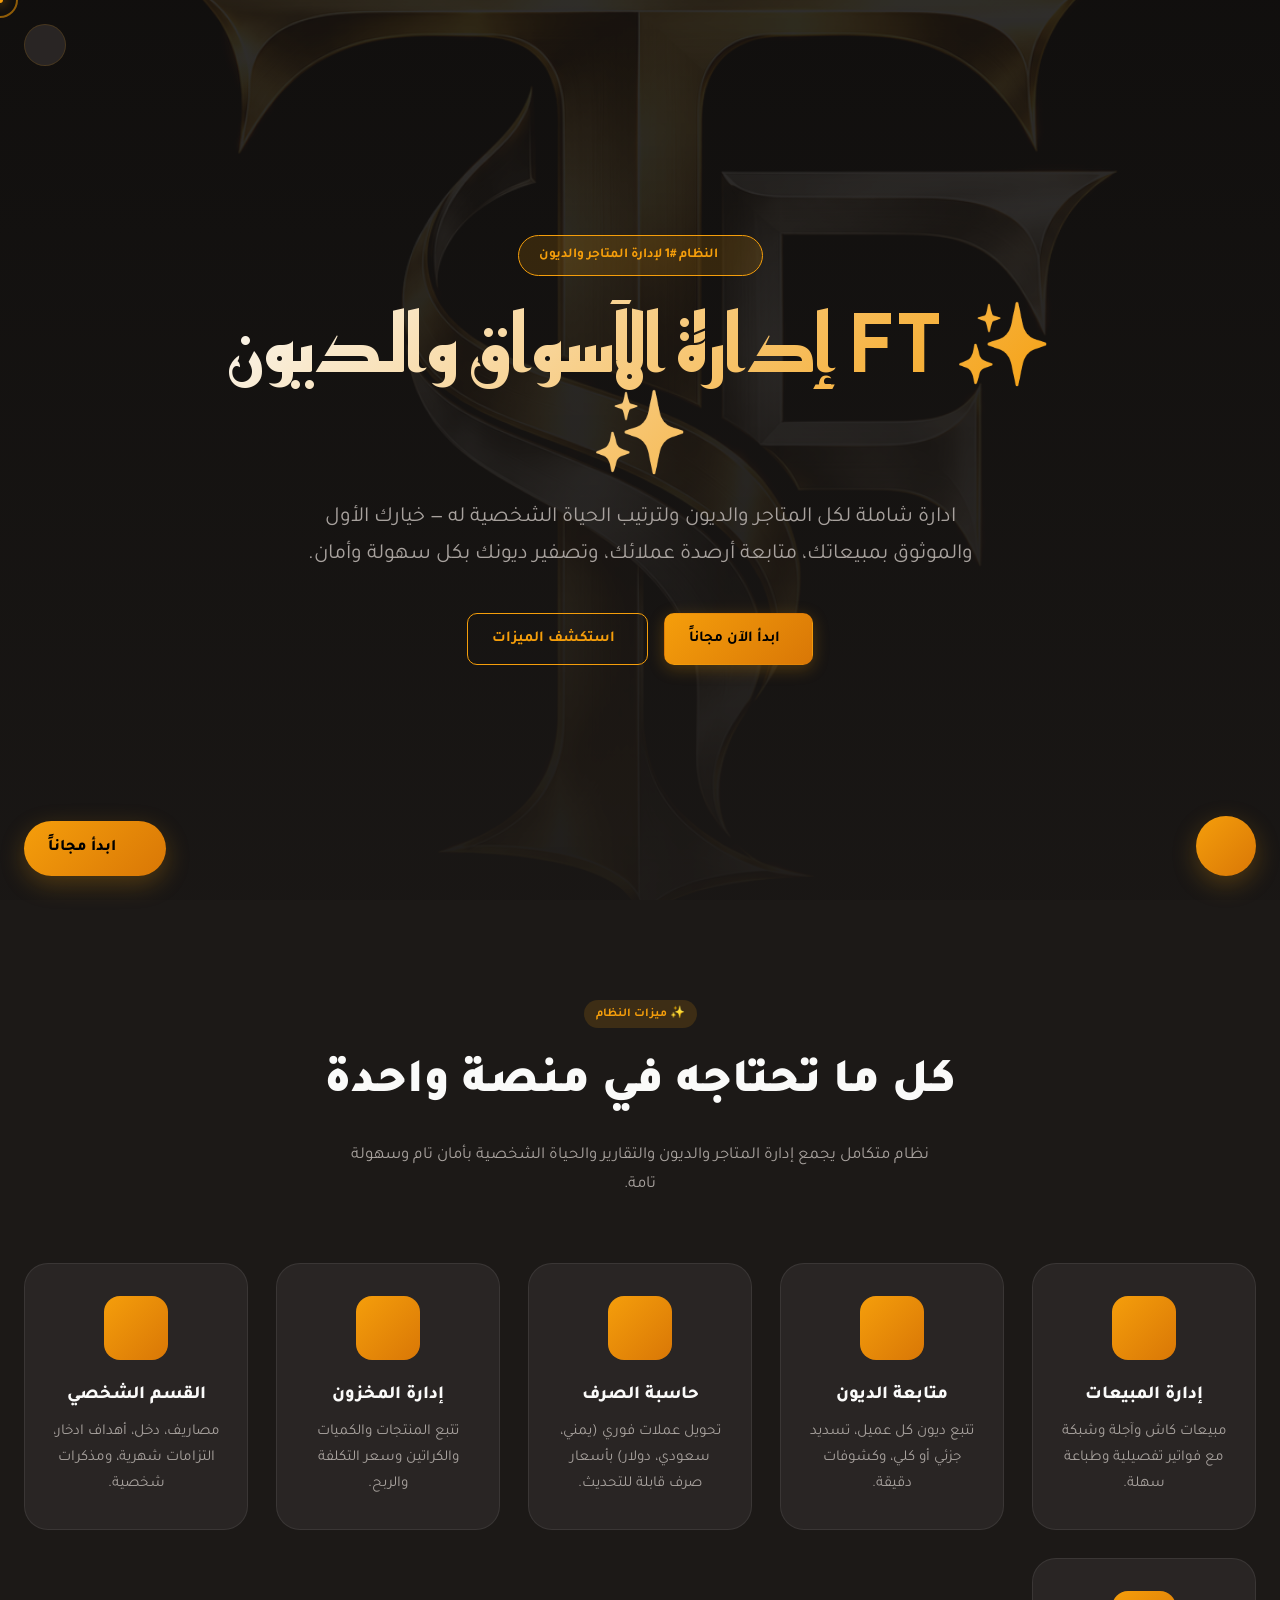
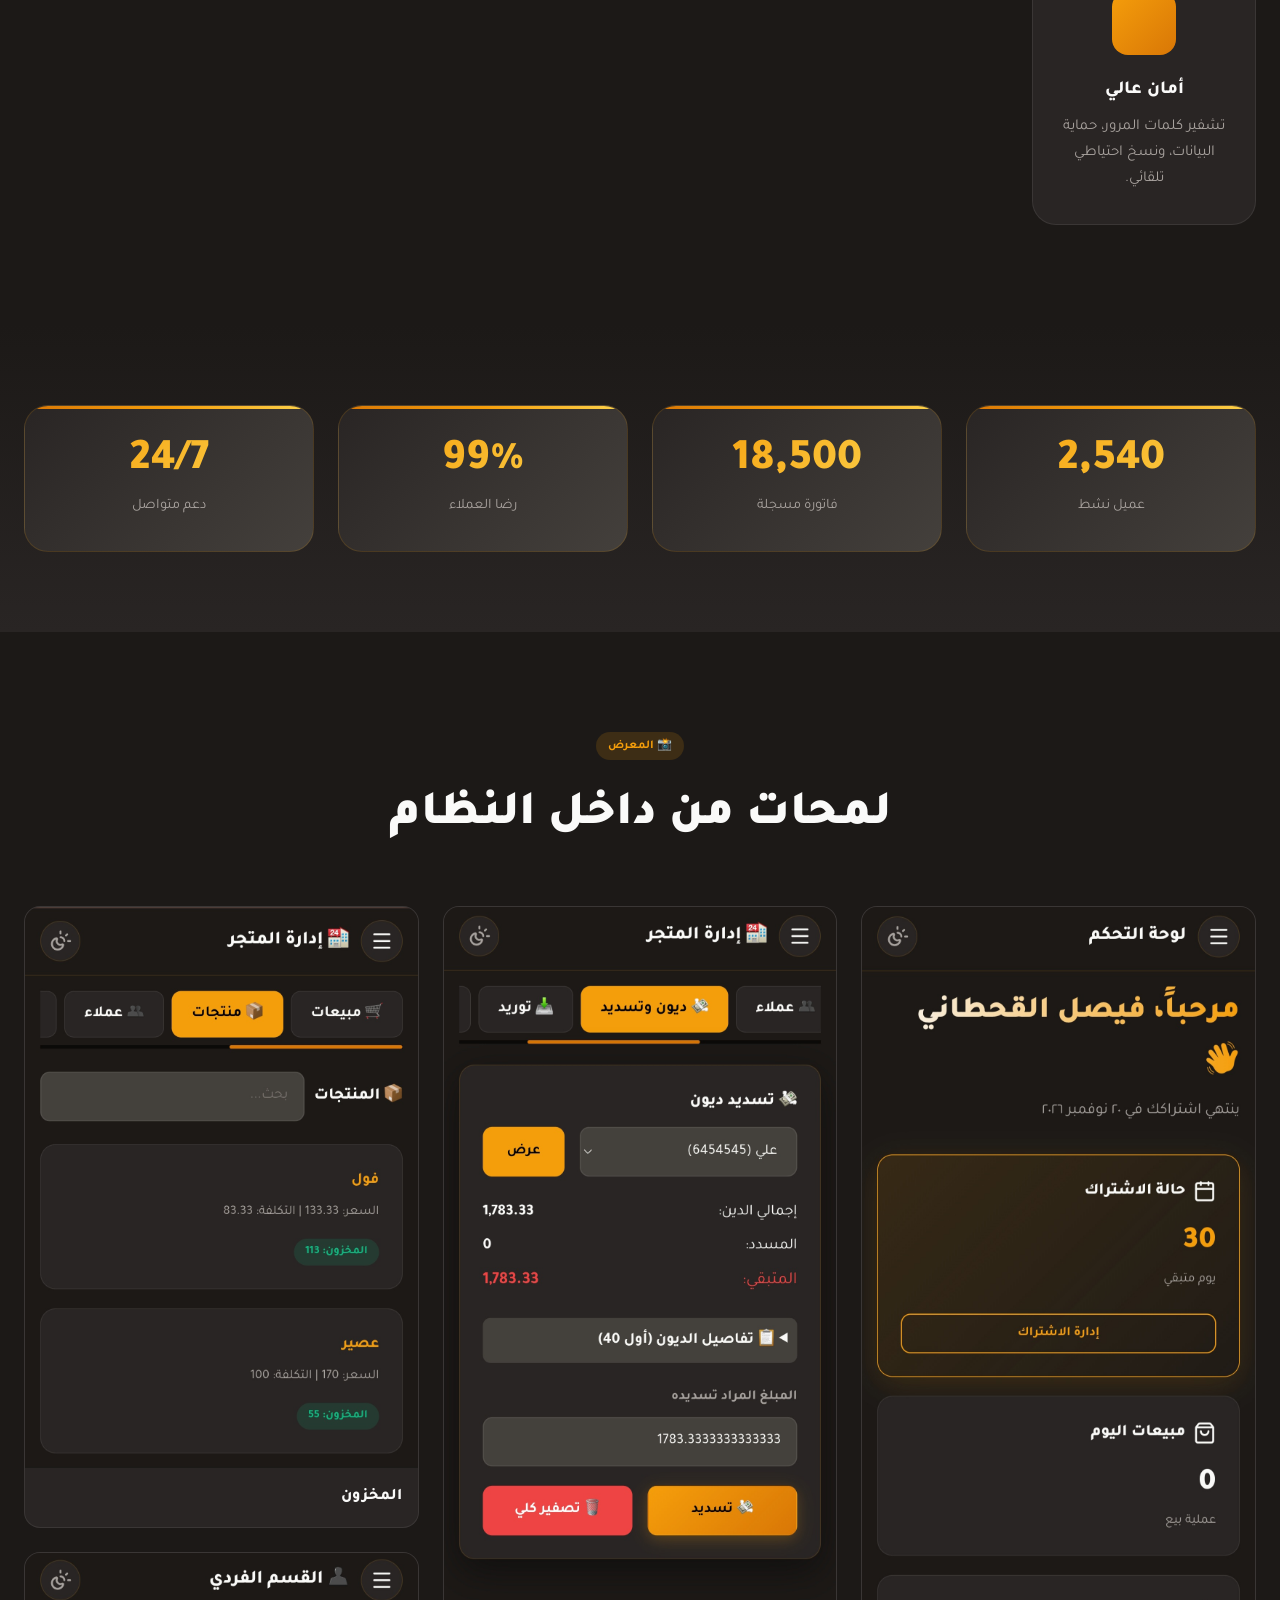
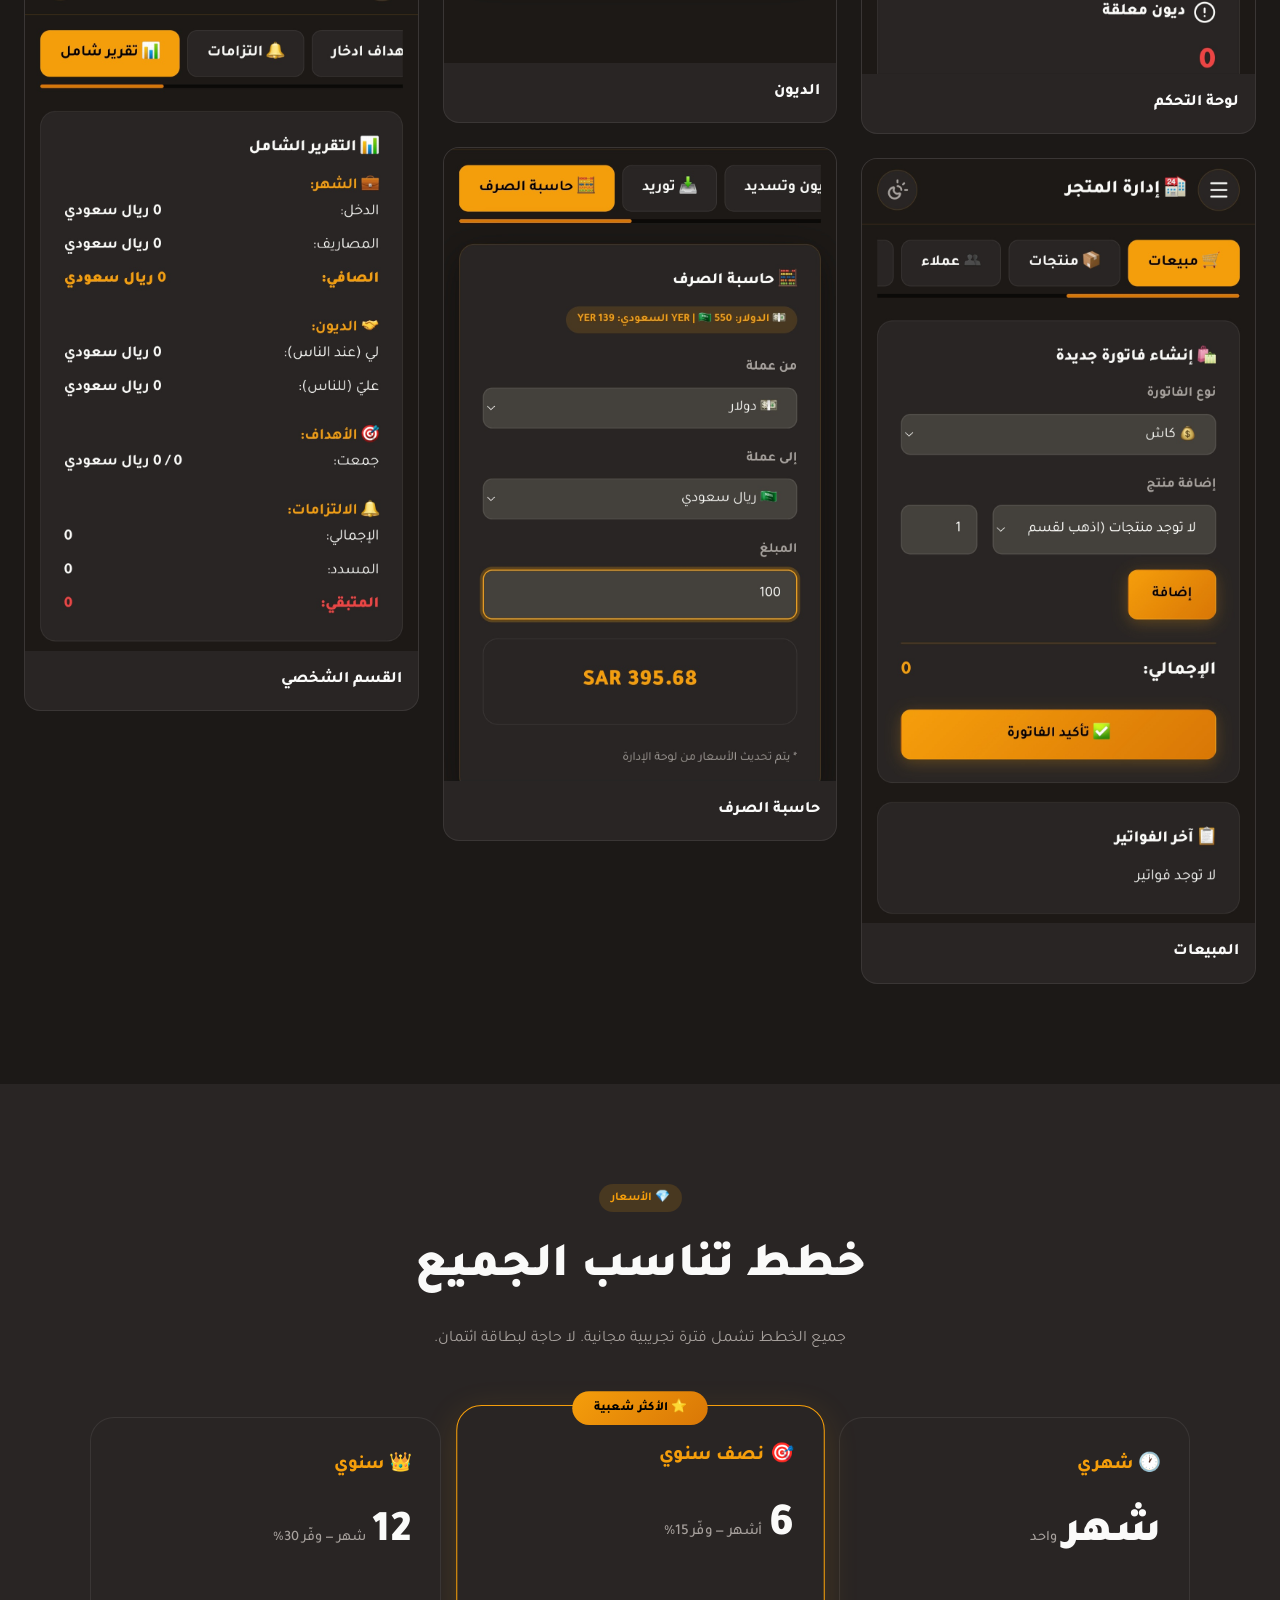
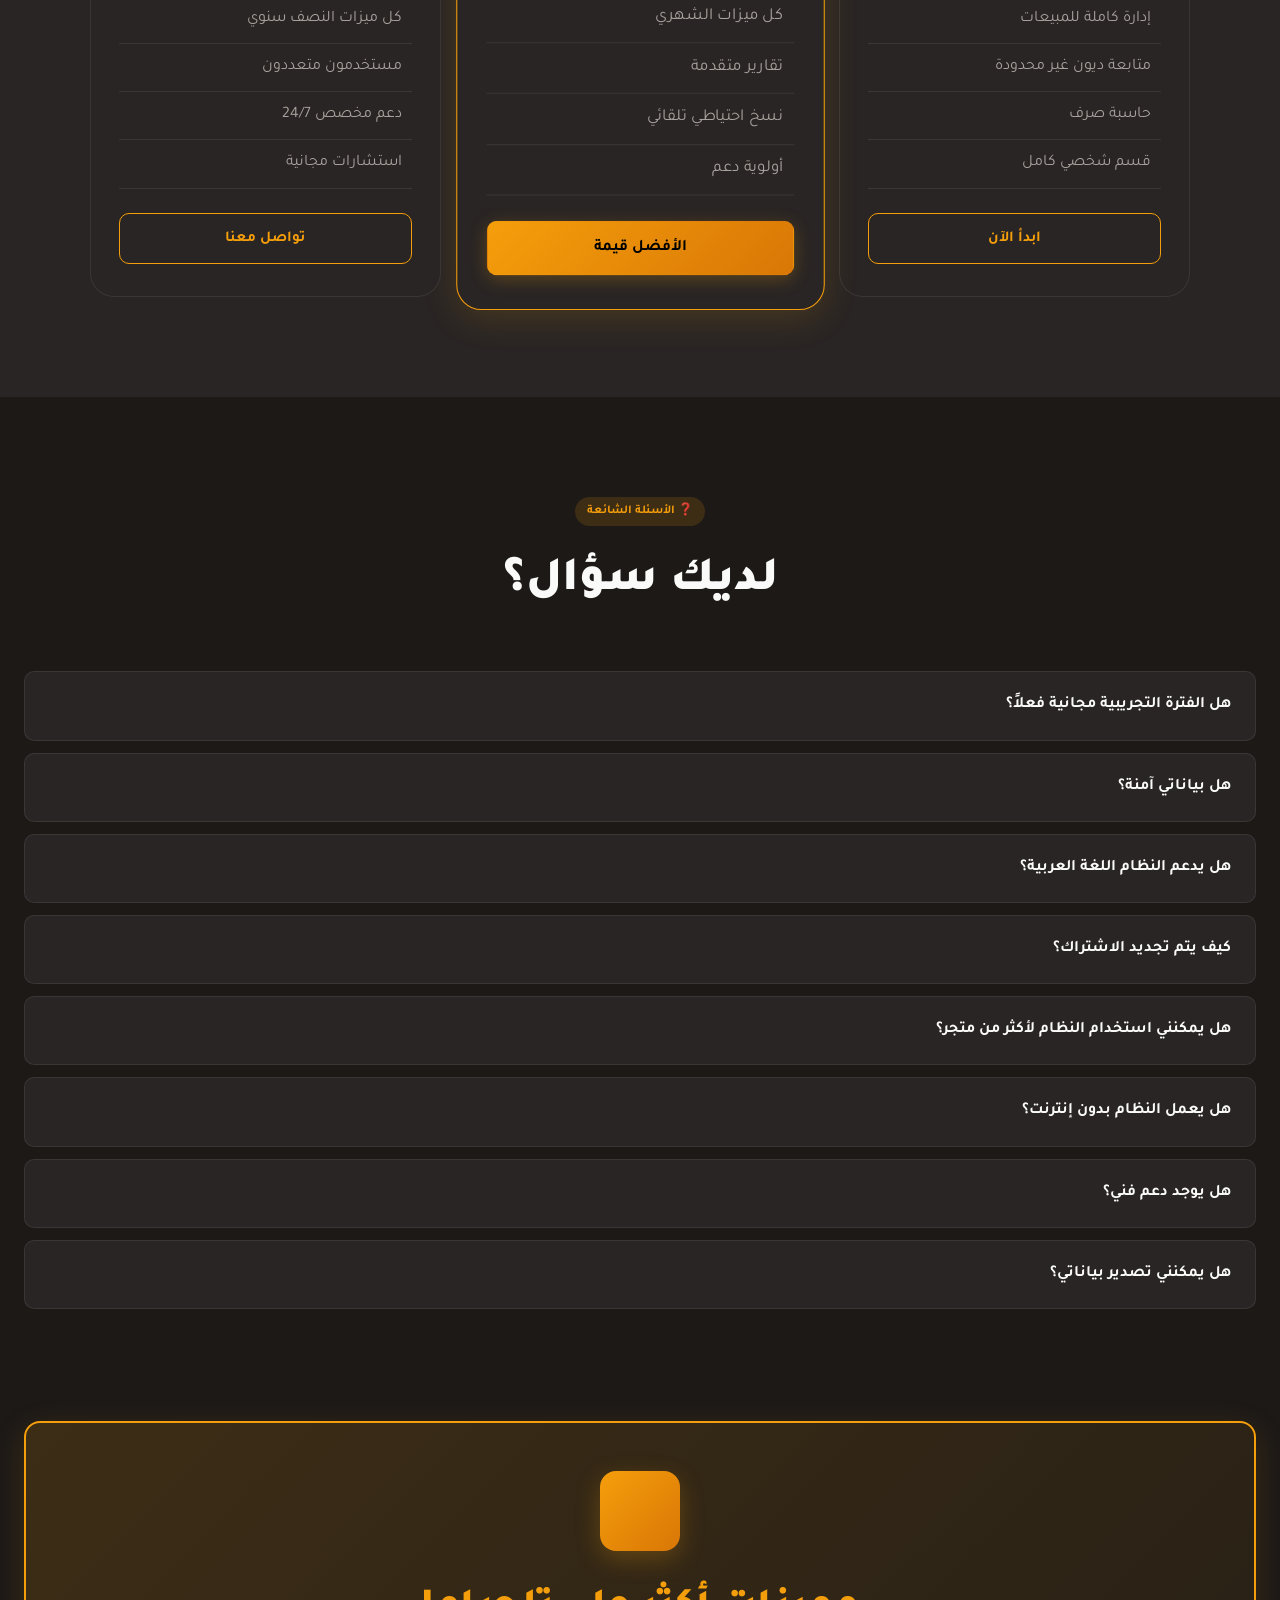
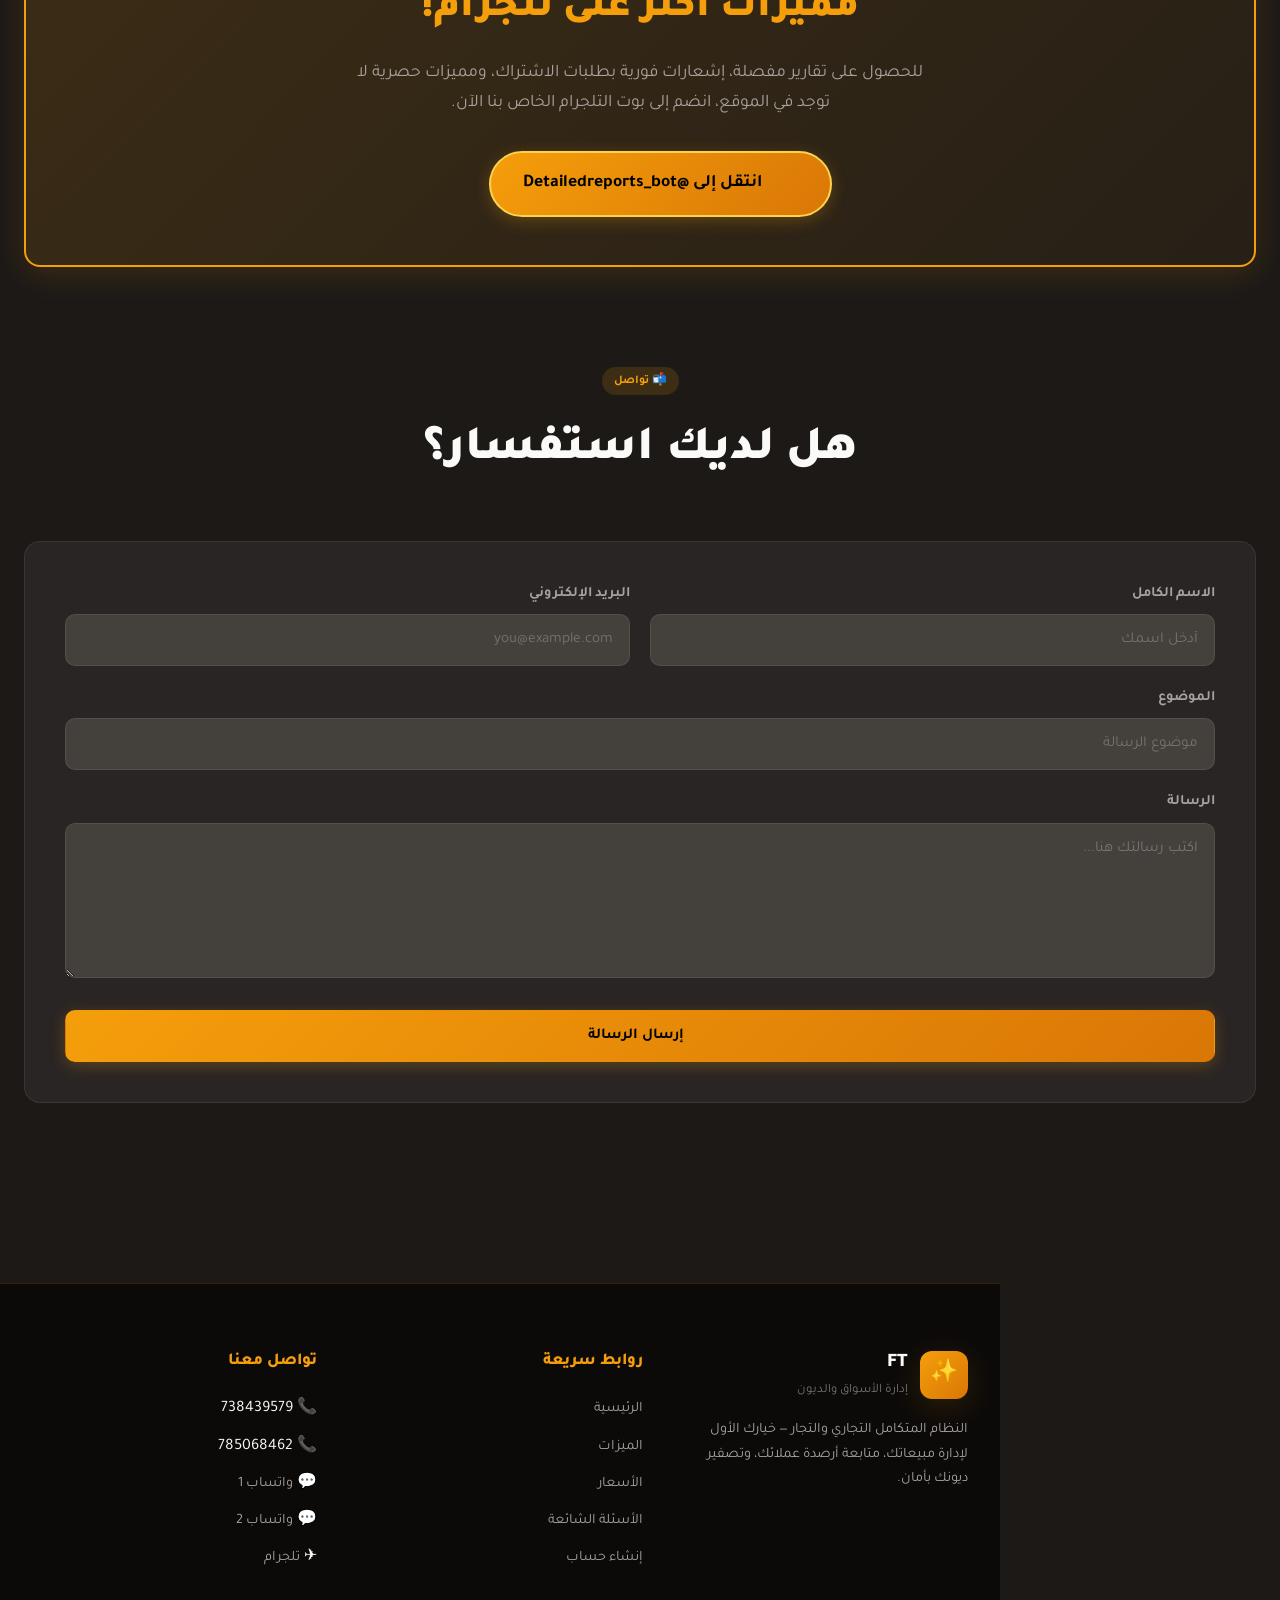
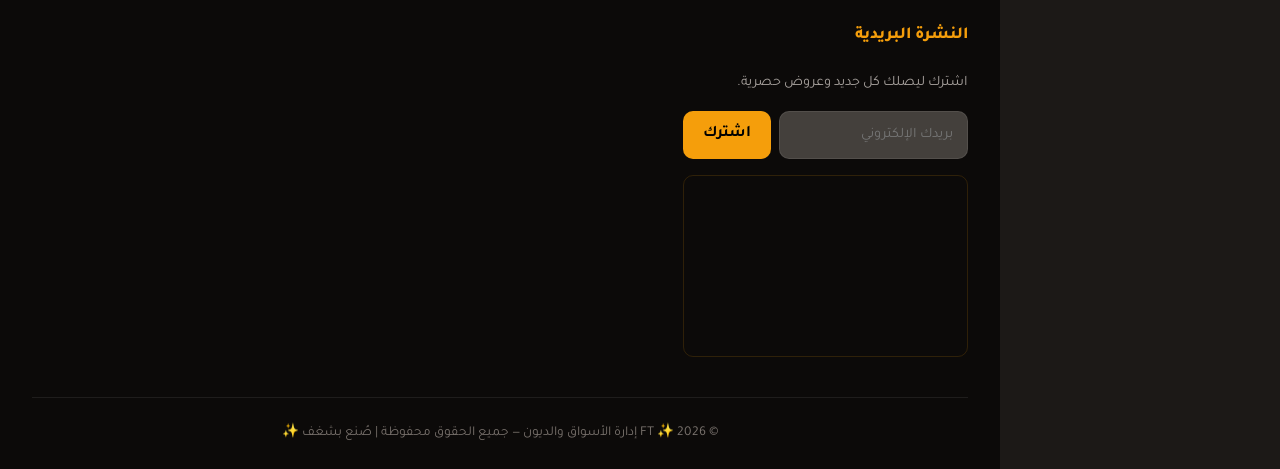
==== commit 8e2f5119: "Update index.html" ====
--- a/index.html
+++ b/index.html
@@ -244,6 +244,108 @@
 
   <a href="register.html" class="floating-cta"><i data-lucide="rocket" style="width:18px;height:18px"></i> ابدأ مجاناً</a>
 
+
+
+
+
+
+
+
+
+
+  <!-- 🤖 مساعد الذكاء الاصطناعي العائم -->
+<style>
+  .ai-chat-btn { position: fixed; bottom: 24px; right: 24px; z-index: 9999; width: 60px; height: 60px; border-radius: 50%; background: linear-gradient(135deg, var(--amber), var(--amber-dark)); color: #000; display: grid; place-items: center; box-shadow: 0 8px 24px var(--amber-glow); cursor: pointer; transition: transform 0.3s; }
+  .ai-chat-btn:hover { transform: scale(1.1); }
+  .ai-chat-window { position: fixed; bottom: 100px; right: 24px; z-index: 9999; width: 350px; max-width: calc(100vw - 48px); height: 500px; max-height: calc(100vh - 150px); background: var(--bg-2); border: 1px solid var(--amber); border-radius: var(--radius-lg); box-shadow: 0 10px 40px rgba(0,0,0,0.5); display: none; flex-direction: column; overflow: hidden; }
+  .ai-chat-header { background: var(--bg-3); padding: 16px; border-bottom: 1px solid var(--border); display: flex; justify-content: space-between; align-items: center; }
+  .ai-chat-header h4 { margin: 0; color: var(--amber); font-size: 1.1rem; }
+  .ai-chat-close { cursor: pointer; color: var(--text-2); background: none; border: none; font-size: 1.2rem; }
+  .ai-chat-messages { flex: 1; padding: 16px; overflow-y: auto; display: flex; flex-direction: column; gap: 12px; }
+  .ai-msg { padding: 10px 14px; border-radius: 12px; max-width: 80%; font-size: 0.95rem; line-height: 1.5; }
+  .ai-msg.user { background: var(--amber); color: #000; align-self: flex-end; border-bottom-left-radius: 4px; }
+  .ai-msg.model { background: var(--bg-3); color: var(--text); align-self: flex-start; border-bottom-right-radius: 4px; border: 1px solid var(--border-2); }
+  .ai-chat-input-box { padding: 12px; border-top: 1px solid var(--border); display: flex; gap: 8px; background: var(--bg-2); }
+  .ai-chat-input-box input { flex: 1; padding: 10px 14px; border-radius: 999px; border: 1px solid var(--border-2); background: var(--bg-3); color: var(--text); }
+  .ai-chat-input-box input:focus { outline: none; border-color: var(--amber); }
+  .ai-chat-input-box button { width: 40px; height: 40px; border-radius: 50%; background: var(--amber); border: none; cursor: pointer; color: #000; display: grid; place-items: center; }
+</style>
+
+<button class="ai-chat-btn" id="aiChatBtn" title="مساعد FT الذكي"><i data-lucide="bot" style="width:28px; height:28px;"></i></button>
+<div class="ai-chat-window" id="aiChatWindow">
+  <div class="ai-chat-header">
+    <h4>🤖 مساعد FT</h4>
+    <button class="ai-chat-close" id="aiChatClose"><i data-lucide="x" style="width:20px;height:20px;"></i></button>
+  </div>
+  <div class="ai-chat-messages" id="aiChatMessages">
+    <div class="ai-msg model">مرحباً بك في نظام FT! كيف يمكنني مساعدتك اليوم؟ يمكنك سؤالي عن الميزات، الأسعار، أو كيفية التسجيل.</div>
+  </div>
+  <div class="ai-chat-input-box">
+    <input type="text" id="aiChatInput" placeholder="اكتب سؤالك هنا..." autocomplete="off">
+    <button id="aiChatSend"><i data-lucide="send" style="width:18px;height:18px;"></i></button>
+  </div>
+</div>
+
+<script>
+  document.addEventListener('DOMContentLoaded', () => {
+    const btn = document.getElementById('aiChatBtn');
+    const win = document.getElementById('aiChatWindow');
+    const close = document.getElementById('aiChatClose');
+    const input = document.getElementById('aiChatInput');
+    const sendBtn = document.getElementById('aiChatSend');
+    const messages = document.getElementById('aiChatMessages');
+    let chatHistory = [];
+    let isTyping = false;
+    btn.onclick = () => { win.style.display = 'flex'; btn.style.display = 'none'; input.focus(); };
+    close.onclick = () => { win.style.display = 'none'; btn.style.display = 'grid'; };
+    async function sendMessage() {
+      const text = input.value.trim();
+      if (!text || isTyping) return;
+      input.value = '';
+      messages.innerHTML += `<div class="ai-msg user">${text}</div>`;
+      messages.scrollTop = messages.scrollHeight;
+      chatHistory.push({ role: 'user', text: text });
+      isTyping = true;
+      const loadingId = 'loading-' + Date.now();
+      messages.innerHTML += `<div class="ai-msg model" id="${loadingId}">جاري التفكير... ⏳</div>`;
+      messages.scrollTop = messages.scrollHeight;
+      try {
+        const res = await fetch('/api/chat', {
+          method: 'POST',
+          headers: { 'Content-Type': 'application/json' },
+          body: JSON.stringify({ message: text, history: chatHistory.slice(0, -1) })
+        });
+        const data = await res.json();
+        document.getElementById(loadingId).remove();
+        if (data.reply) {
+          messages.innerHTML += `<div class="ai-msg model">${data.reply}</div>`;
+          chatHistory.push({ role: 'model', text: data.reply });
+        } else {
+          messages.innerHTML += `<div class="ai-msg model" style="color:var(--danger)">عذراً، حدث خطأ. حاول مرة أخرى.</div>`;
+        }
+      } catch (e) {
+        document.getElementById(loadingId).remove();
+        messages.innerHTML += `<div class="ai-msg model" style="color:var(--danger)">تعذر الاتصال بالخادم.</div>`;
+      } finally {
+        isTyping = false;
+        messages.scrollTop = messages.scrollHeight;
+        if(window.lucide) lucide.createIcons();
+      }
+    }
+    sendBtn.onclick = sendMessage;
+    input.onkeypress = (e) => { if (e.key === 'Enter') sendMessage(); };
+  });
+        </script>
+
+
+
+
+
+
+
+
+  
+
   <script src="https://unpkg.com/lucide@latest"></script>
   <script src="js/db2.js?v=14"></script>
   <script src="js/common.js"></script>
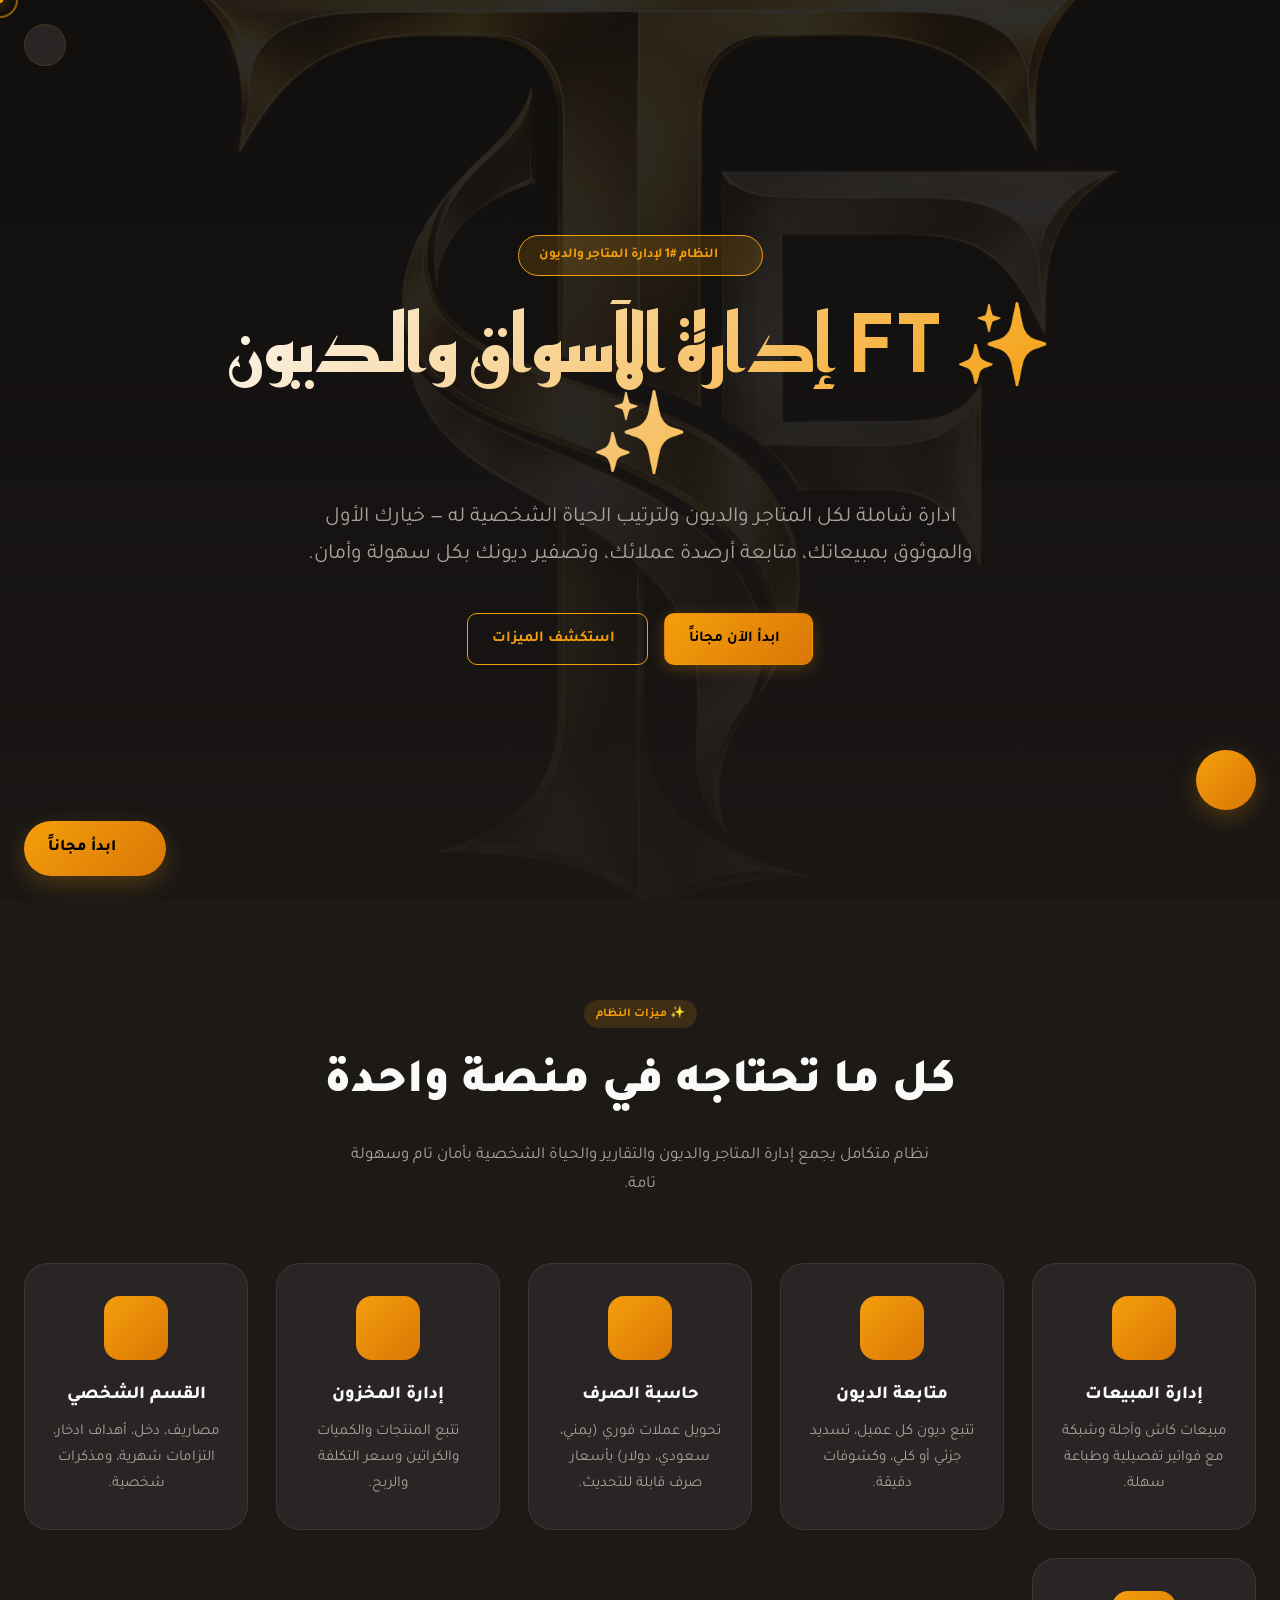
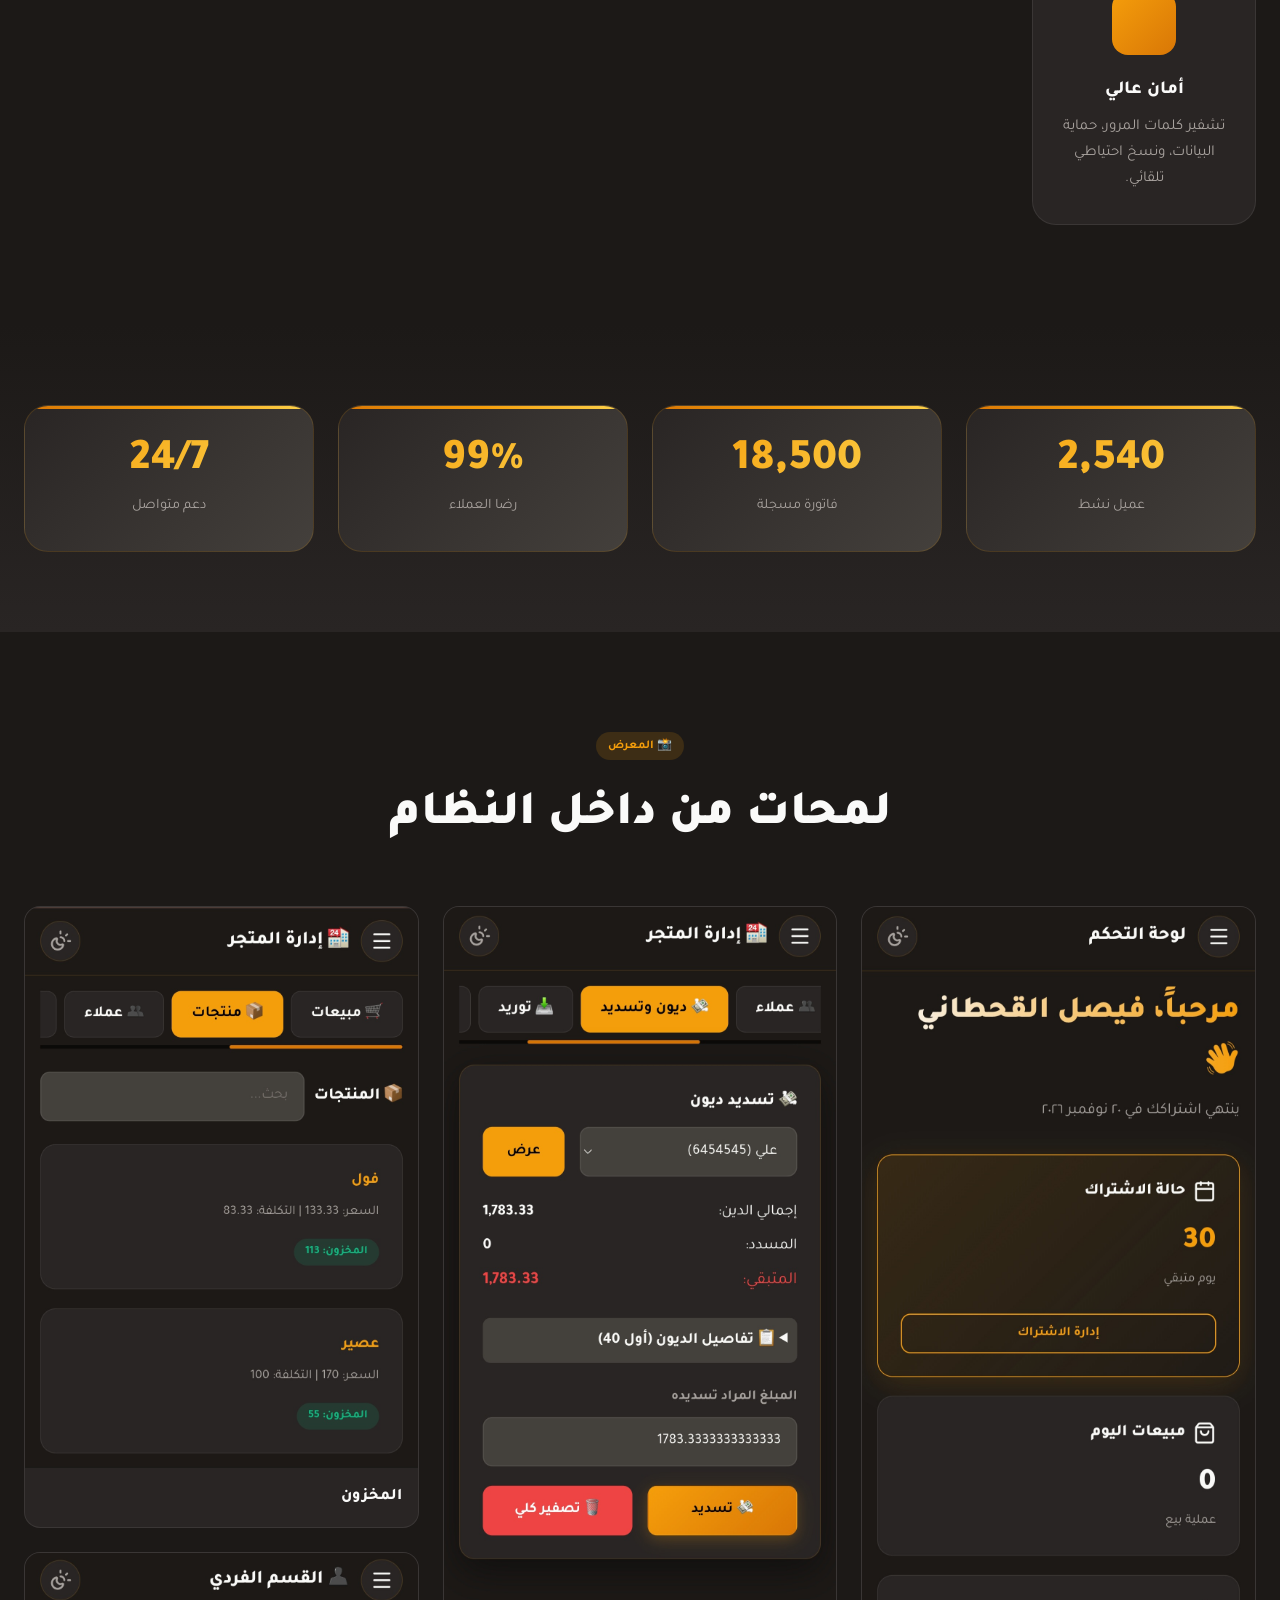
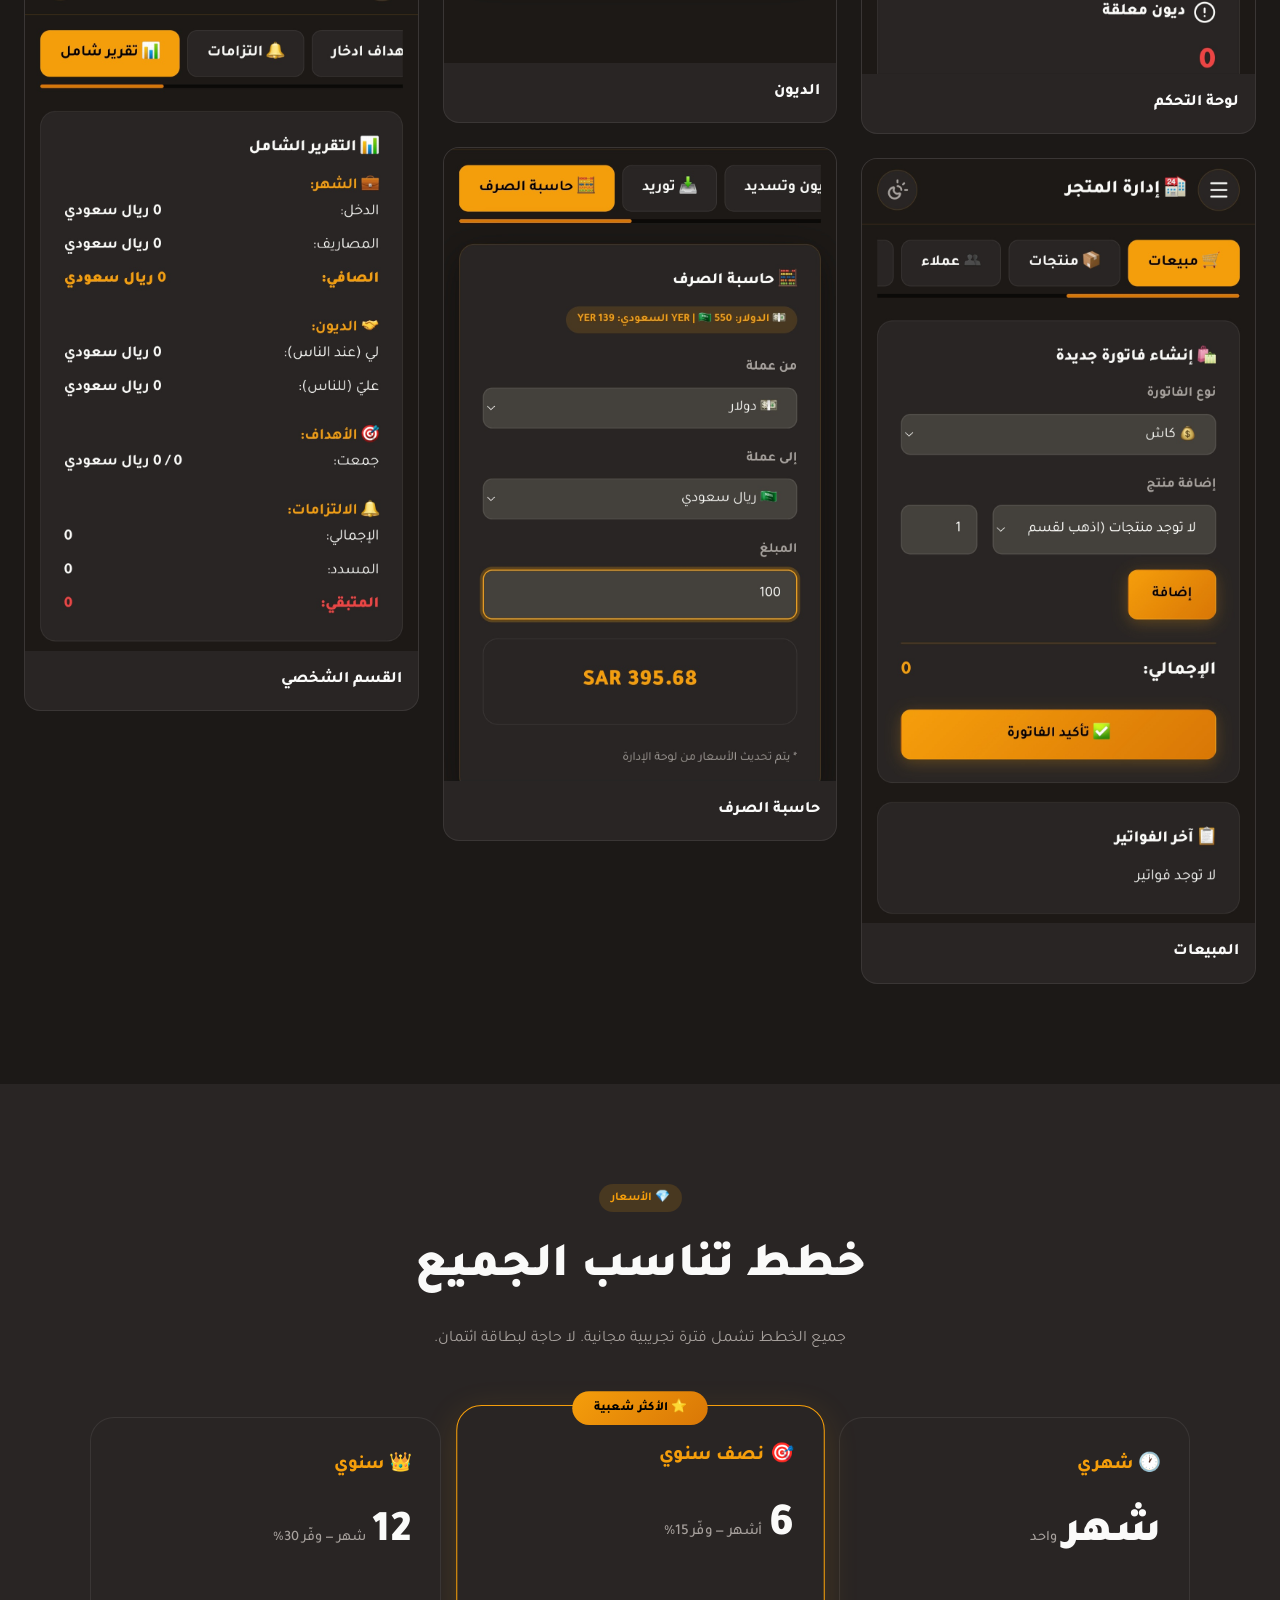
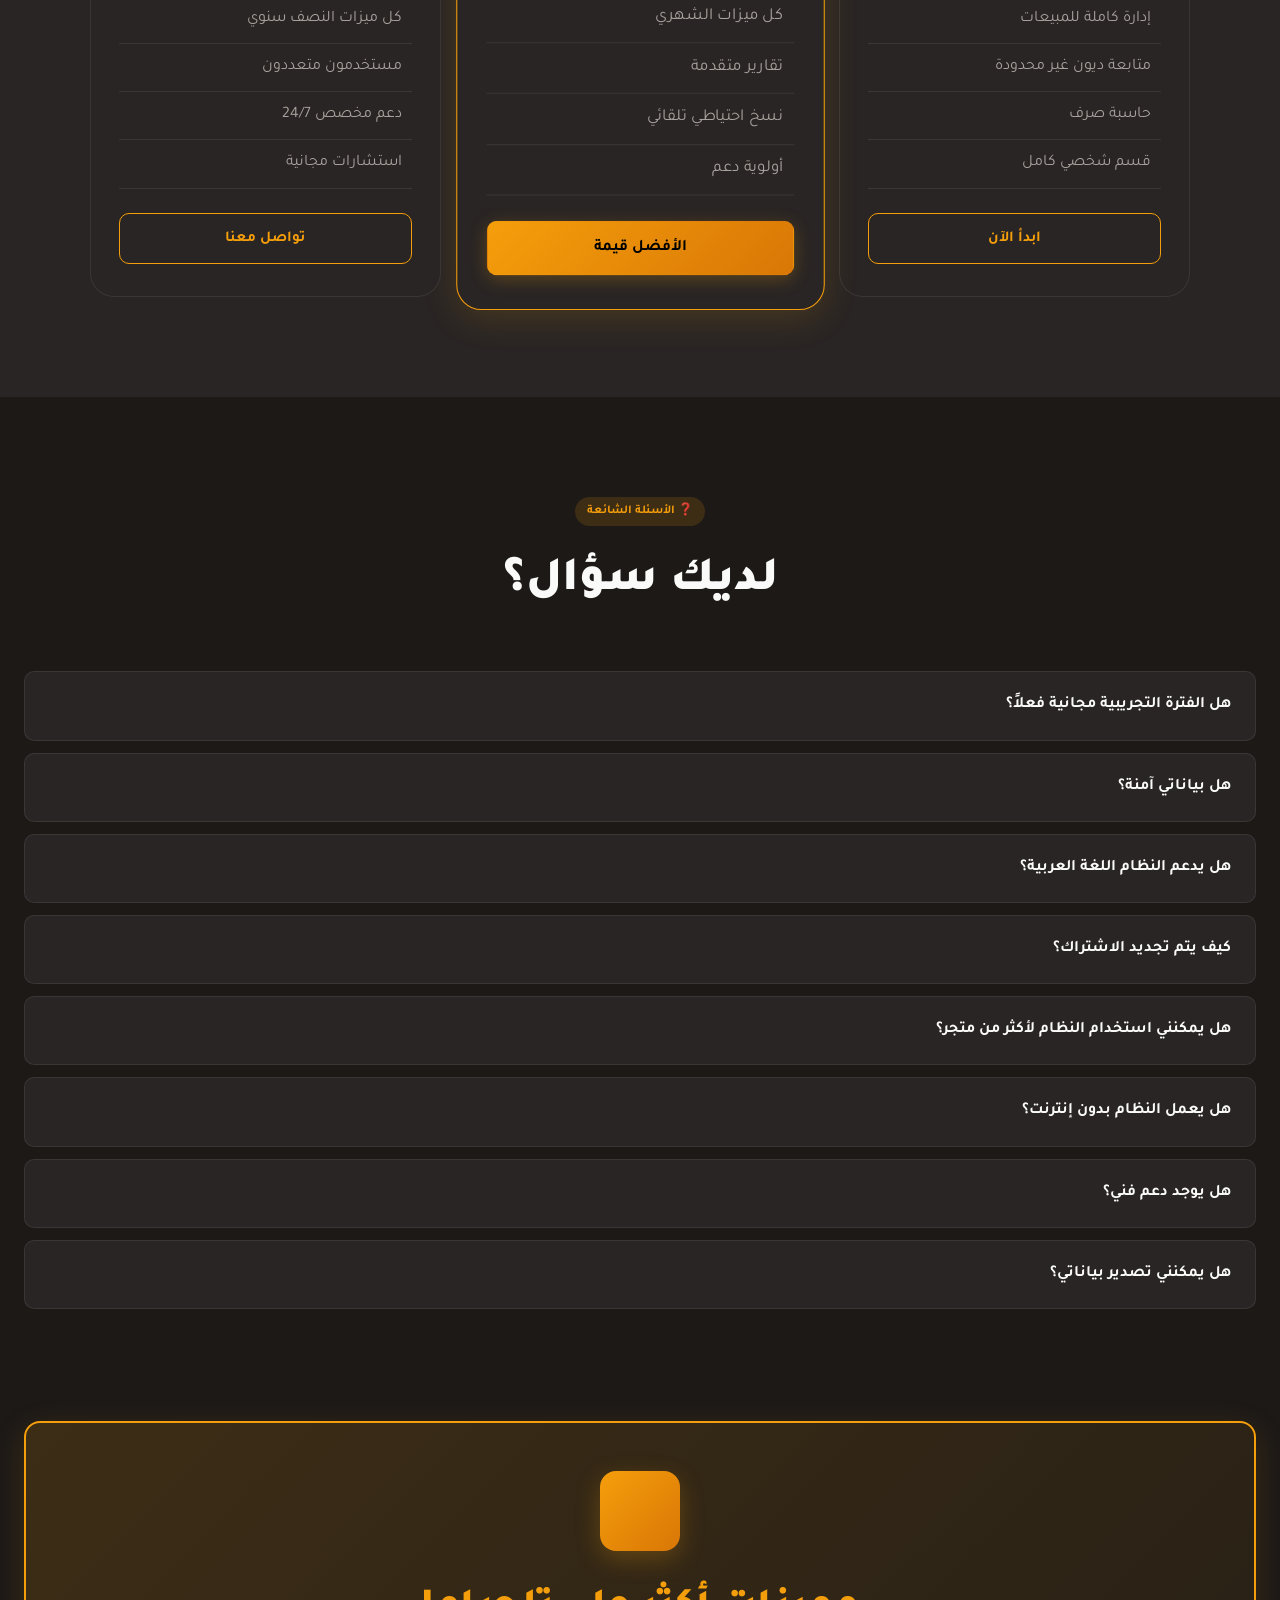
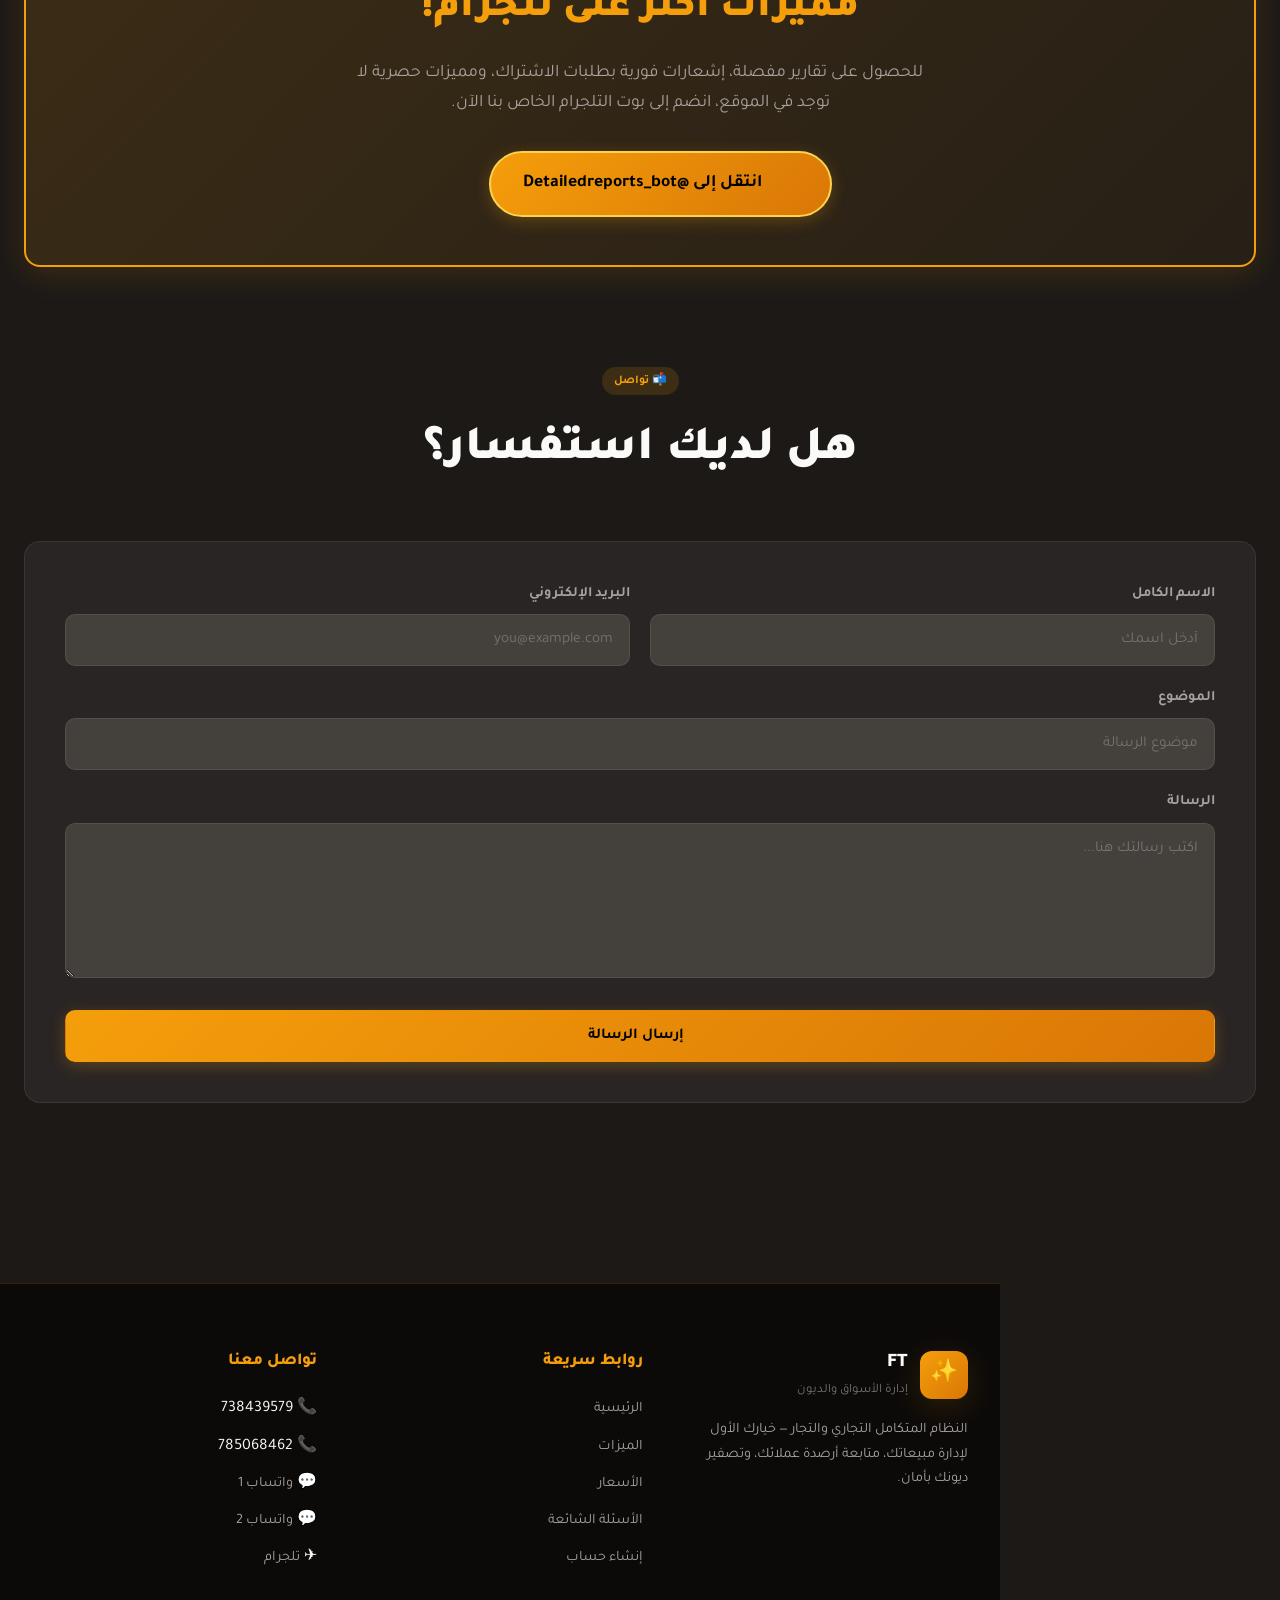
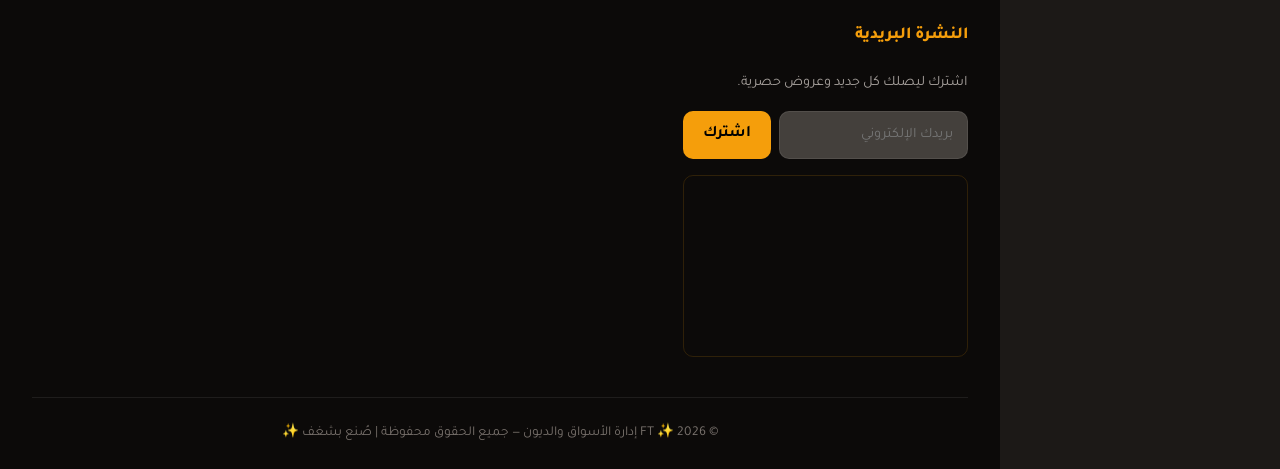
==== commit d3e9745f: "Update index.html" ====
--- a/index.html
+++ b/index.html
@@ -255,9 +255,9 @@
 
   <!-- 🤖 مساعد الذكاء الاصطناعي العائم -->
 <style>
-  .ai-chat-btn { position: fixed; bottom: 24px; right: 24px; z-index: 9999; width: 60px; height: 60px; border-radius: 50%; background: linear-gradient(135deg, var(--amber), var(--amber-dark)); color: #000; display: grid; place-items: center; box-shadow: 0 8px 24px var(--amber-glow); cursor: pointer; transition: transform 0.3s; }
+  .ai-chat-btn { position: fixed; bottom: 90px; right: 24px; z-index: 9999; width: 60px; height: 60px; border-radius: 50%; background: linear-gradient(135deg, var(--amber), var(--amber-dark)); color: #000; display: grid; place-items: center; box-shadow: 0 8px 24px var(--amber-glow); cursor: pointer; transition: transform 0.3s; }
   .ai-chat-btn:hover { transform: scale(1.1); }
-  .ai-chat-window { position: fixed; bottom: 100px; right: 24px; z-index: 9999; width: 350px; max-width: calc(100vw - 48px); height: 500px; max-height: calc(100vh - 150px); background: var(--bg-2); border: 1px solid var(--amber); border-radius: var(--radius-lg); box-shadow: 0 10px 40px rgba(0,0,0,0.5); display: none; flex-direction: column; overflow: hidden; }
+  .ai-chat-window { position: fixed; bottom: 170px; right: 100px; z-index: 9999; width: 350px; max-width: calc(100vw - 48px); height: 500px; max-height: calc(100vh - 150px); background: var(--bg-2); border: 1px solid var(--amber); border-radius: var(--radius-lg); box-shadow: 0 10px 40px rgba(0,0,0,0.5); display: none; flex-direction: column; overflow: hidden; }
   .ai-chat-header { background: var(--bg-3); padding: 16px; border-bottom: 1px solid var(--border); display: flex; justify-content: space-between; align-items: center; }
   .ai-chat-header h4 { margin: 0; color: var(--amber); font-size: 1.1rem; }
   .ai-chat-close { cursor: pointer; color: var(--text-2); background: none; border: none; font-size: 1.2rem; }
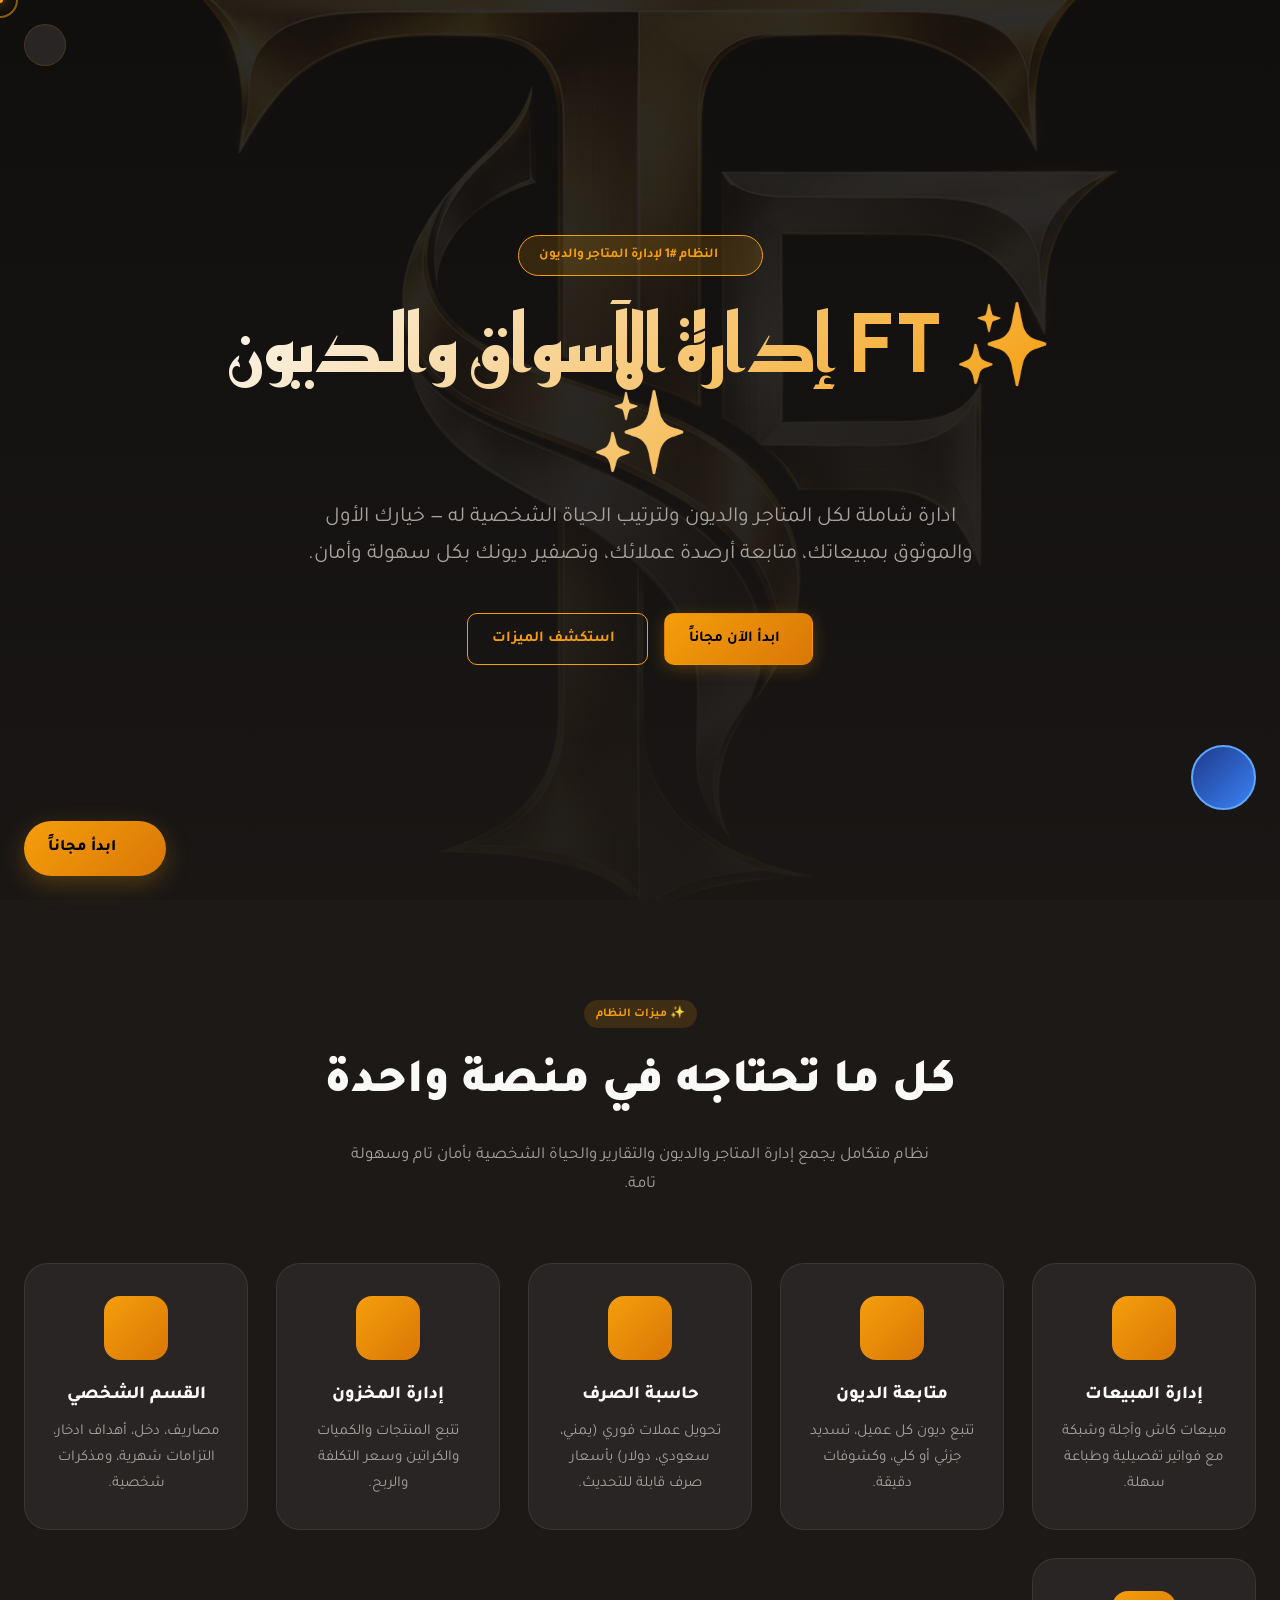
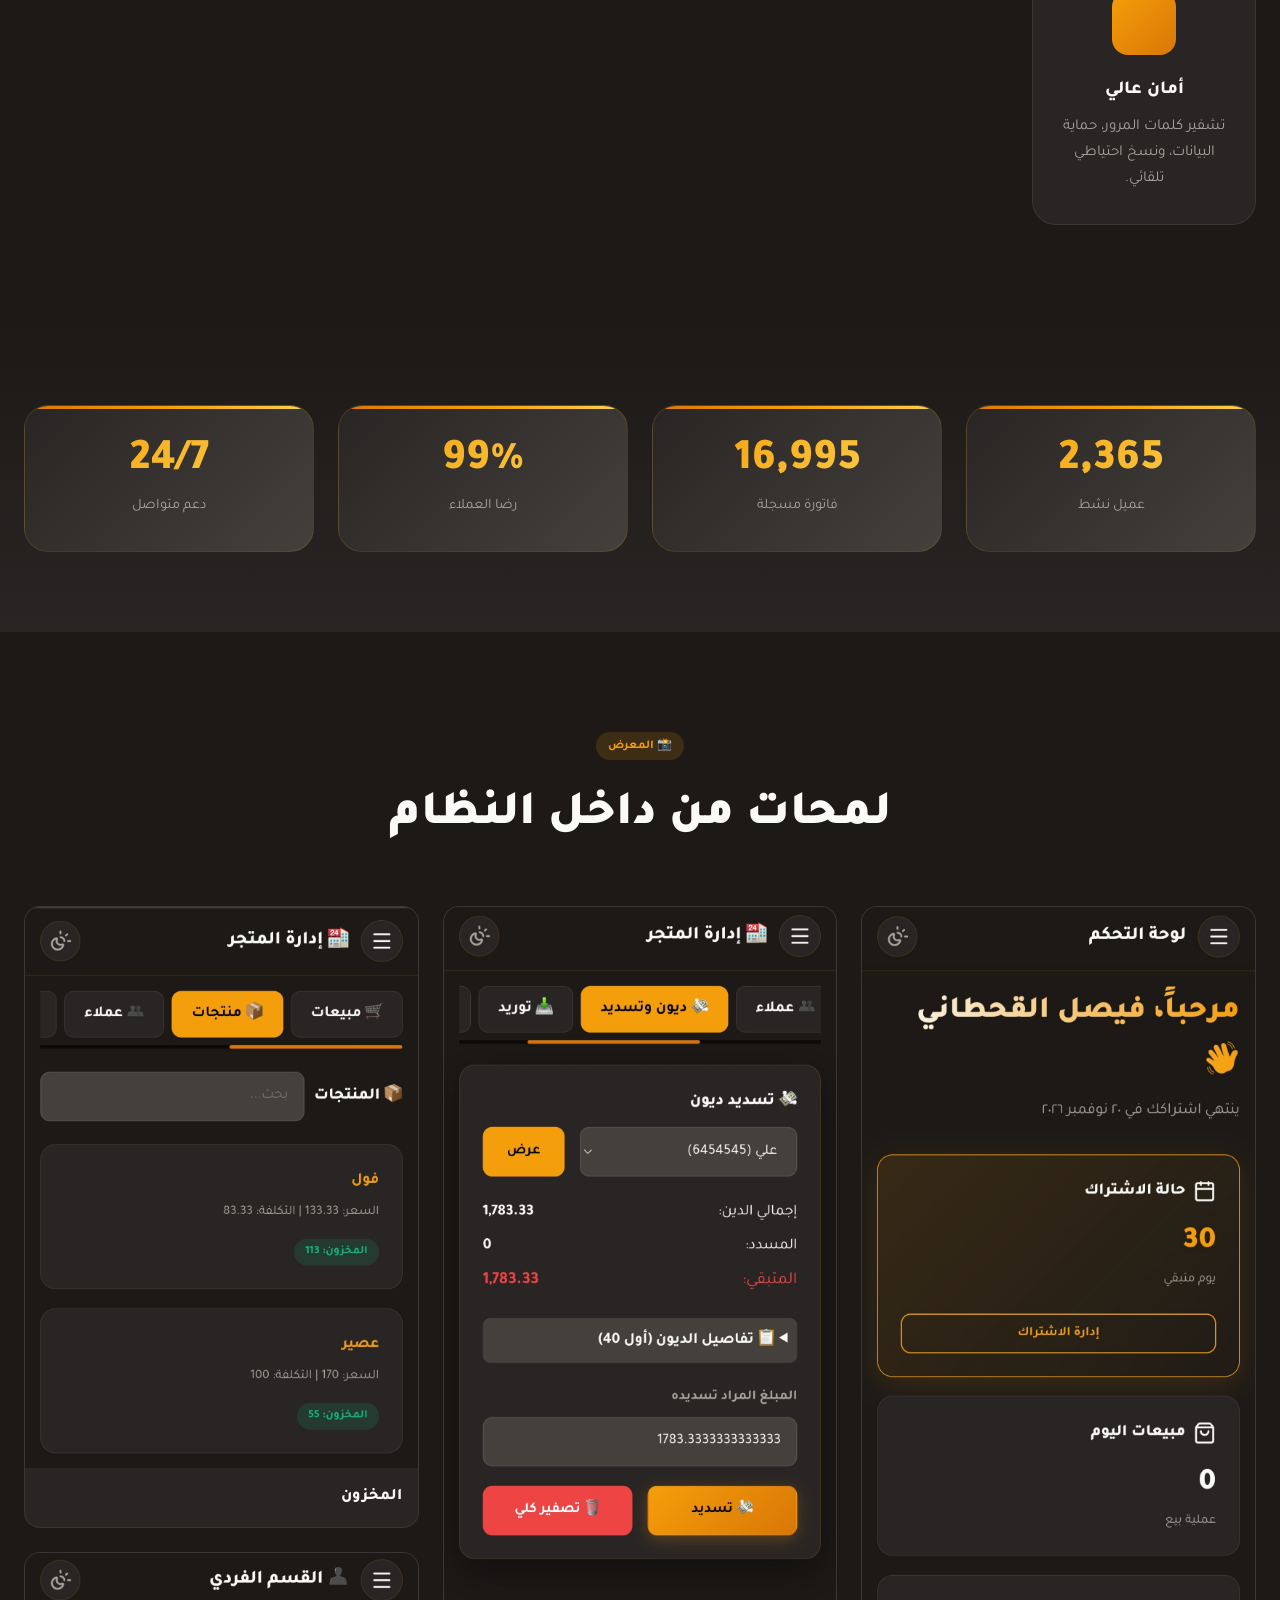
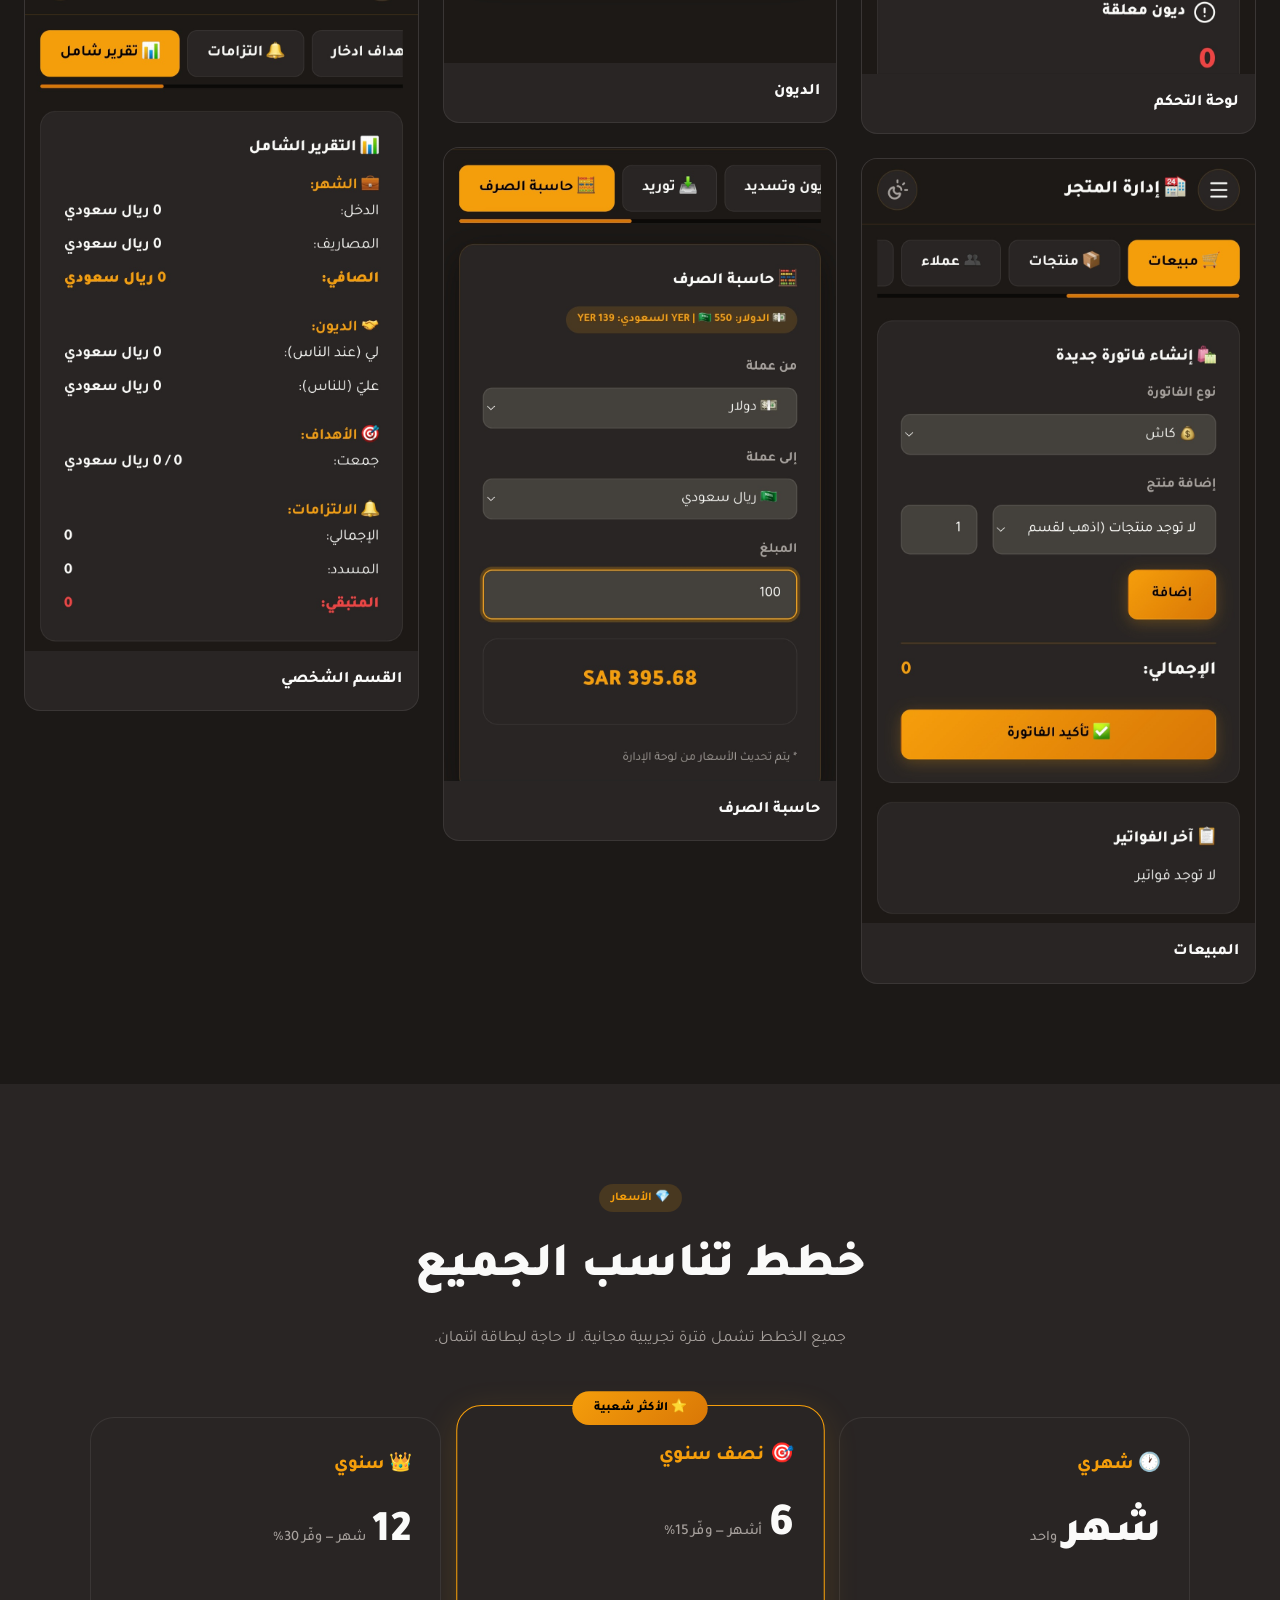
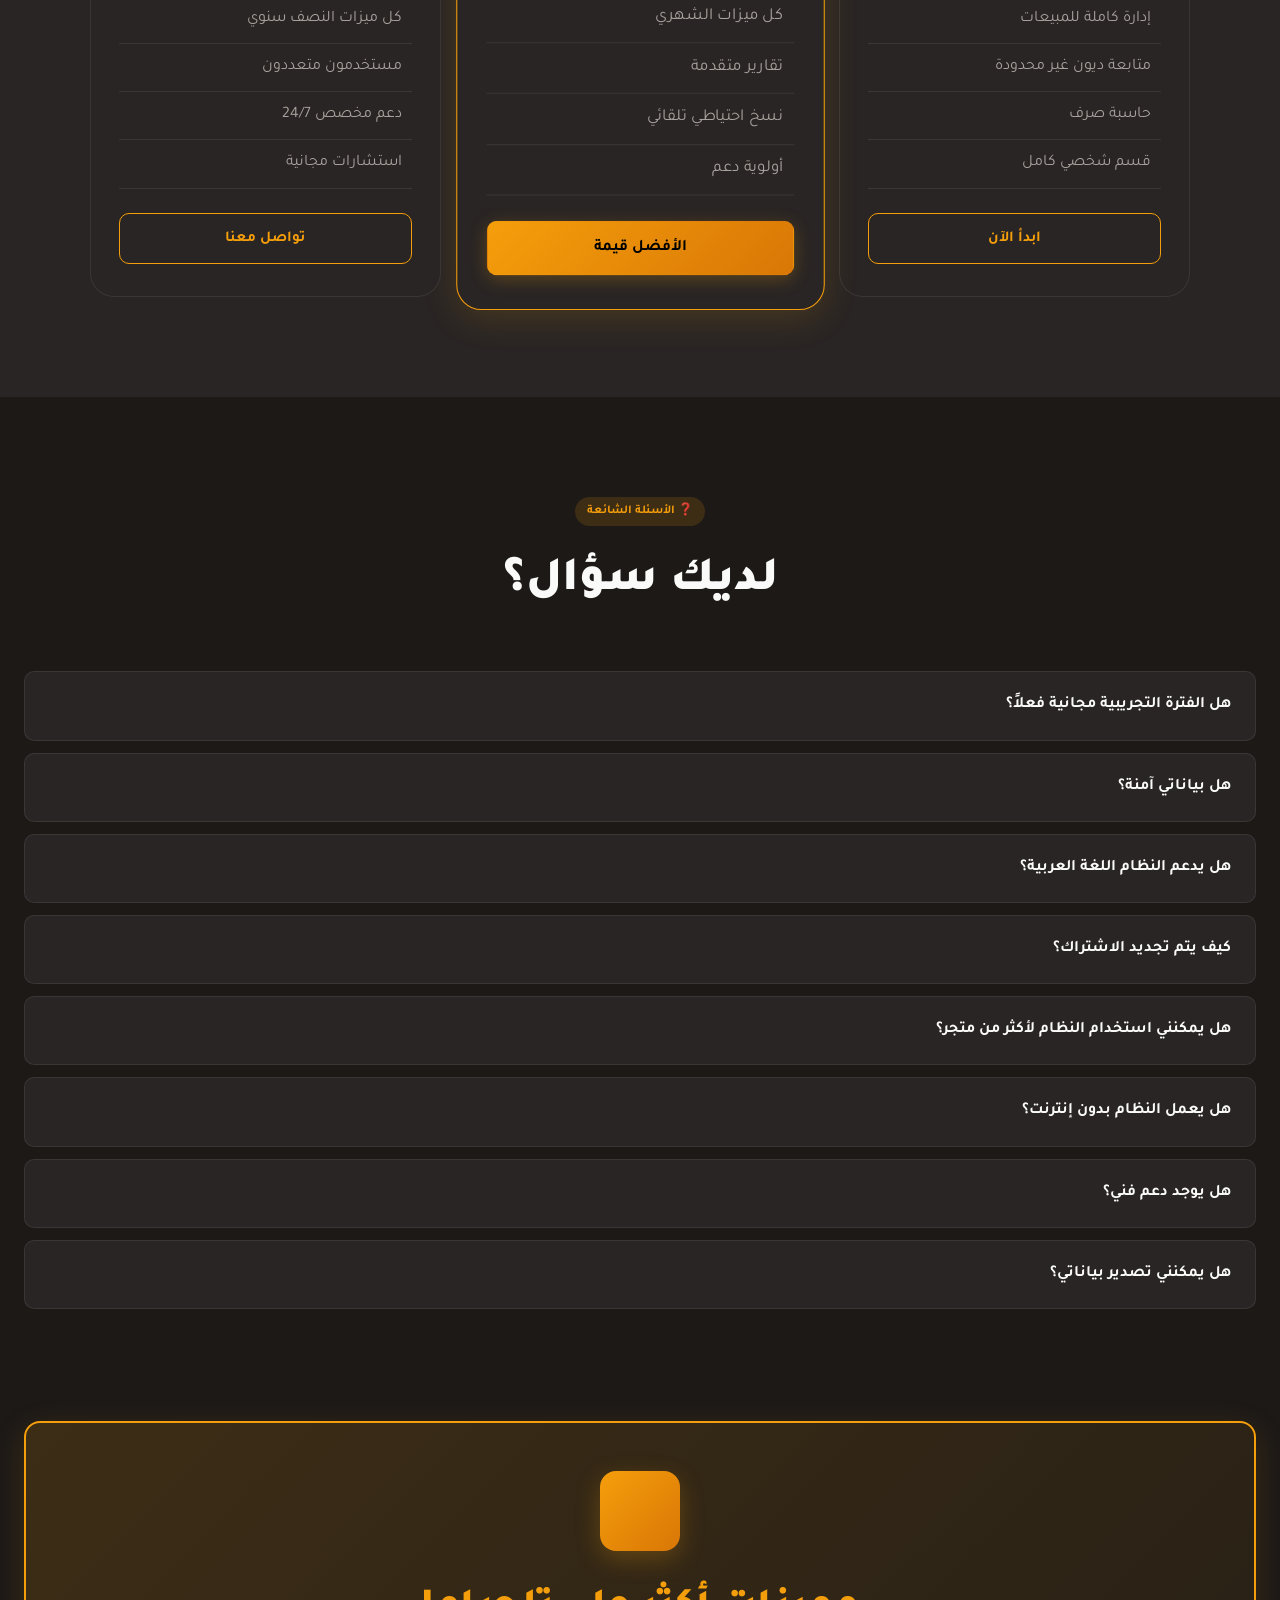
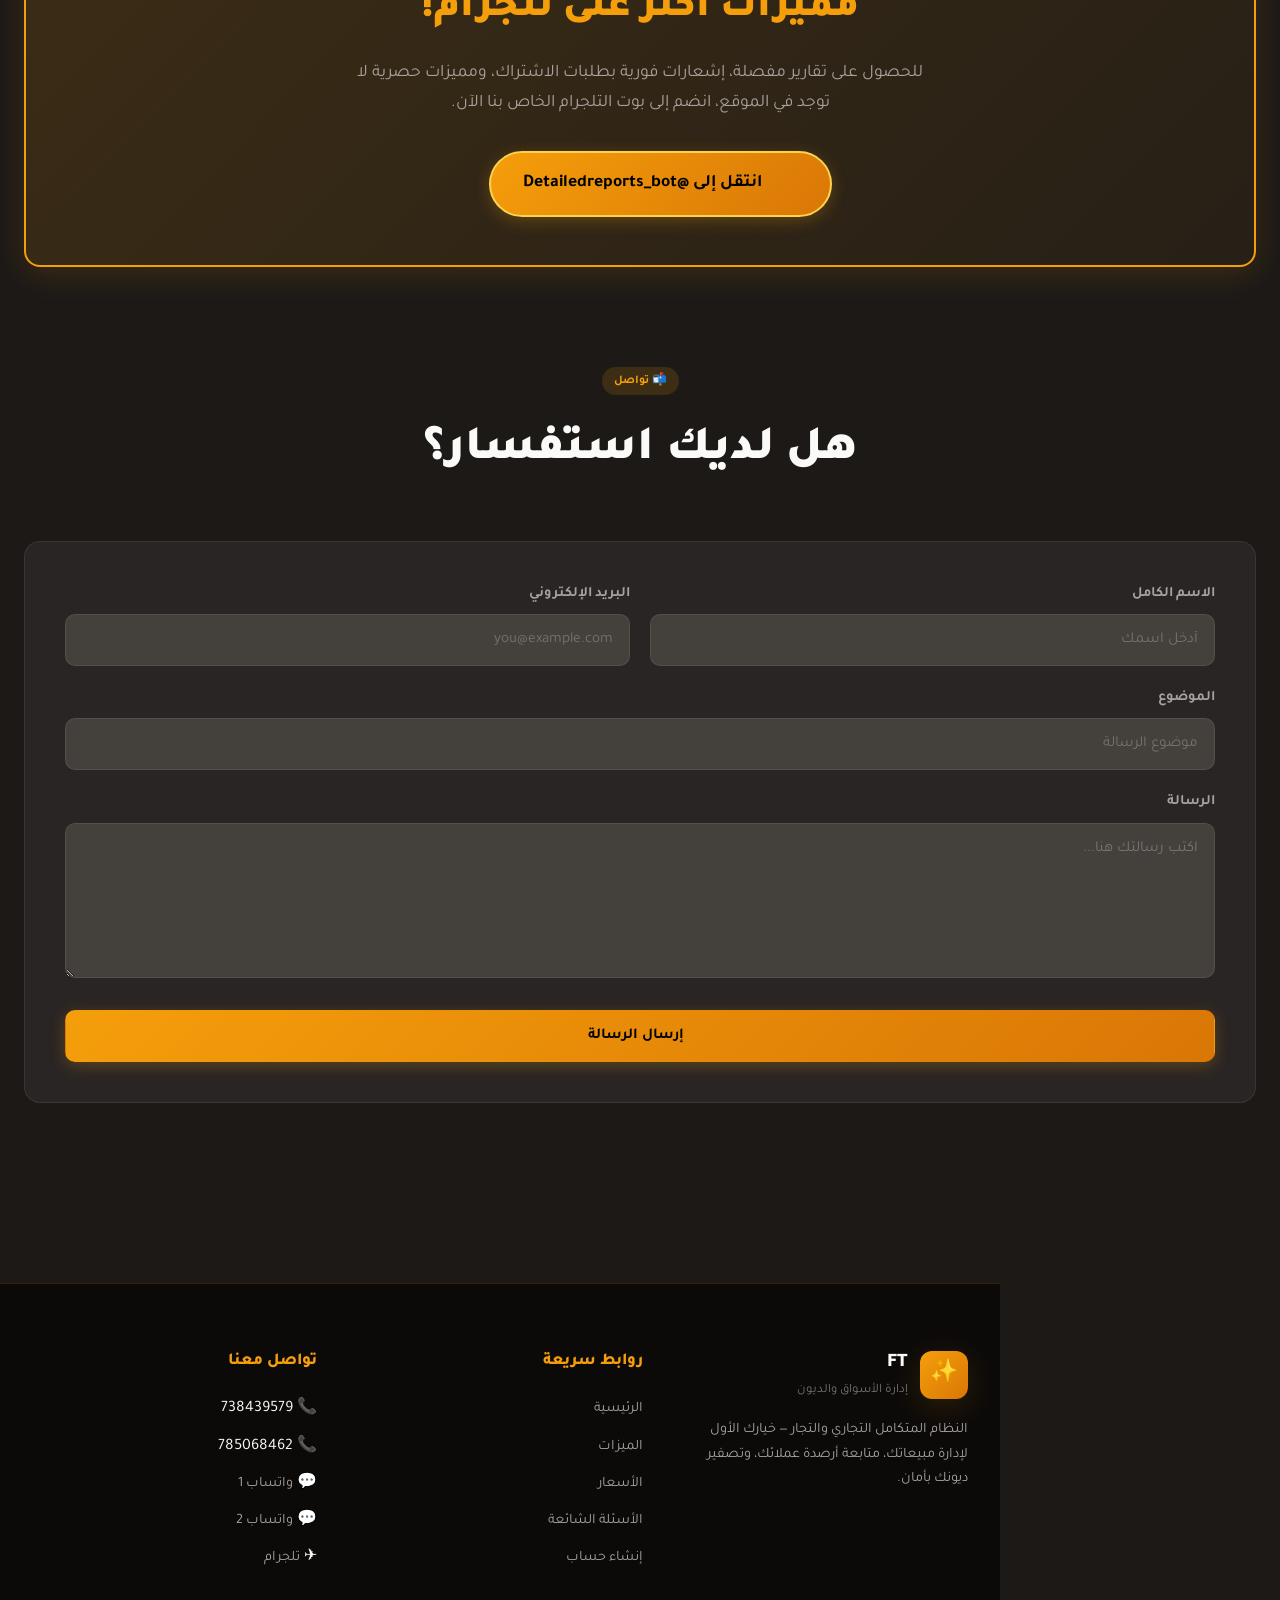
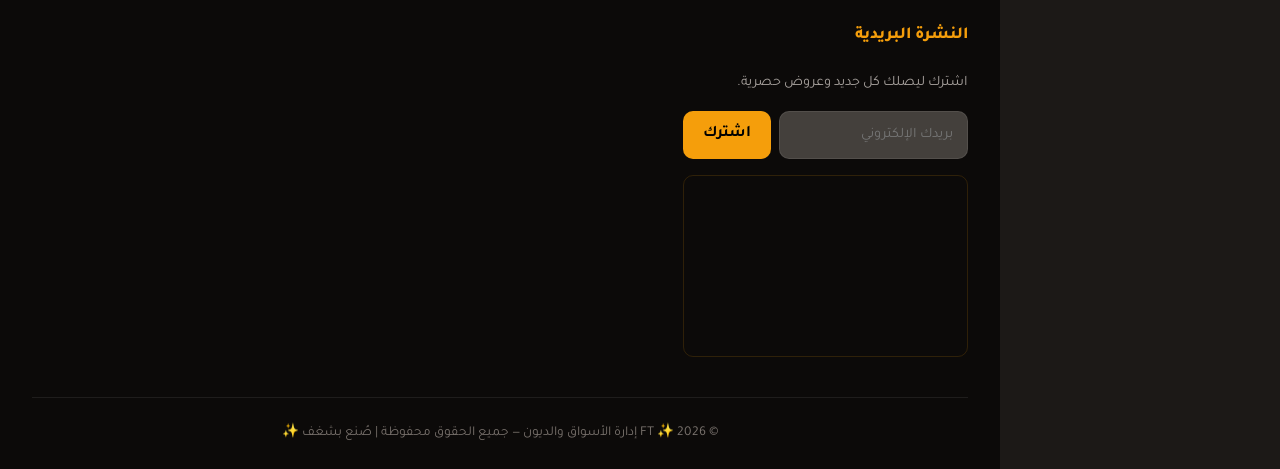
==== commit a98e5703: "Update index.html" ====
--- a/index.html
+++ b/index.html
@@ -253,36 +253,84 @@
 
 
 
-  <!-- 🤖 مساعد الذكاء الاصطناعي العائم -->
+<!-- 🤖 مساعد الذكاء الاصطناعي (أسطوري) -->
 <style>
-  .ai-chat-btn { position: fixed; bottom: 90px; right: 24px; z-index: 9999; width: 60px; height: 60px; border-radius: 50%; background: linear-gradient(135deg, var(--amber), var(--amber-dark)); color: #000; display: grid; place-items: center; box-shadow: 0 8px 24px var(--amber-glow); cursor: pointer; transition: transform 0.3s; }
-  .ai-chat-btn:hover { transform: scale(1.1); }
-  .ai-chat-window { position: fixed; bottom: 170px; right: 100px; z-index: 9999; width: 350px; max-width: calc(100vw - 48px); height: 500px; max-height: calc(100vh - 150px); background: var(--bg-2); border: 1px solid var(--amber); border-radius: var(--radius-lg); box-shadow: 0 10px 40px rgba(0,0,0,0.5); display: none; flex-direction: column; overflow: hidden; }
-  .ai-chat-header { background: var(--bg-3); padding: 16px; border-bottom: 1px solid var(--border); display: flex; justify-content: space-between; align-items: center; }
-  .ai-chat-header h4 { margin: 0; color: var(--amber); font-size: 1.1rem; }
-  .ai-chat-close { cursor: pointer; color: var(--text-2); background: none; border: none; font-size: 1.2rem; }
-  .ai-chat-messages { flex: 1; padding: 16px; overflow-y: auto; display: flex; flex-direction: column; gap: 12px; }
-  .ai-msg { padding: 10px 14px; border-radius: 12px; max-width: 80%; font-size: 0.95rem; line-height: 1.5; }
-  .ai-msg.user { background: var(--amber); color: #000; align-self: flex-end; border-bottom-left-radius: 4px; }
-  .ai-msg.model { background: var(--bg-3); color: var(--text); align-self: flex-start; border-bottom-right-radius: 4px; border: 1px solid var(--border-2); }
-  .ai-chat-input-box { padding: 12px; border-top: 1px solid var(--border); display: flex; gap: 8px; background: var(--bg-2); }
-  .ai-chat-input-box input { flex: 1; padding: 10px 14px; border-radius: 999px; border: 1px solid var(--border-2); background: var(--bg-3); color: var(--text); }
-  .ai-chat-input-box input:focus { outline: none; border-color: var(--amber); }
-  .ai-chat-input-box button { width: 40px; height: 40px; border-radius: 50%; background: var(--amber); border: none; cursor: pointer; color: #000; display: grid; place-items: center; }
+  /* تأثيرات الحركة */
+  @keyframes float-bot { 0%, 100% { transform: translateY(0); } 50% { transform: translateY(-10px); } }
+  @keyframes glow-pulse { 0%, 100% { box-shadow: 0 0 15px #3B82F6, 0 0 30px #3B82F6; } 50% { box-shadow: 0 0 25px #60A5FA, 0 0 50px #60A5FA; } }
+  @keyframes bg-pan { 0% { background-position: 0% 50%; } 50% { background-position: 100% 50%; } 100% { background-position: 0% 50%; } }
+  
+  /* زر الروبوت العائم */
+  .ai-chat-btn {
+    position: fixed; bottom: 90px; right: 24px; z-index: 9999;
+    width: 65px; height: 65px; border-radius: 50%;
+    background: linear-gradient(135deg, #1E3A8A, #3B82F6);
+    color: #fff; display: grid; place-items: center;
+    cursor: pointer; border: 2px solid #60A5FA;
+    animation: float-bot 3s ease-in-out infinite, glow-pulse 2s infinite;
+    transition: transform 0.3s;
+  }
+  .ai-chat-btn:hover { transform: scale(1.1) translateY(-5px); }
+
+  /* نافذة الدردشة (زجاجية مع خلفية متحركة) */
+  .ai-chat-window {
+    position: fixed; bottom: 170px; right: 24px; z-index: 9999;
+    width: 380px; max-width: calc(100vw - 48px); height: 550px; max-height: calc(100vh - 200px);
+    background: rgba(15, 23, 42, 0.85); /* أزرق داكن شفاف */
+    backdrop-filter: blur(16px); -webkit-backdrop-filter: blur(16px);
+    border: 1px solid rgba(96, 165, 250, 0.5); border-radius: 24px;
+    box-shadow: 0 20px 50px rgba(0,0,0,0.5), inset 0 0 20px rgba(59, 130, 246, 0.2);
+    display: none; flex-direction: column; overflow: hidden;
+    transform-origin: bottom right; animation: scaleIn 0.3s ease-out;
+  }
+
+  /* خلفية الروبوت الثلاثي الأبعاد (وهمية عبر CSS) */
+  .ai-chat-window::before {
+    content: ''; position: absolute; top: -50%; left: -50%; width: 200%; height: 200%;
+    background: radial-gradient(circle, rgba(59, 130, 246, 0.15) 0%, transparent 60%),
+                radial-gradient(circle, rgba(147, 51, 234, 0.1) 0%, transparent 60%);
+    background-size: 50% 50%; background-position: 0 0, 100% 100%;
+    animation: bg-pan 15s linear infinite; z-index: 0; pointer-events: none;
+  }
+
+  .ai-chat-header { position: relative; z-index: 1; background: rgba(30, 58, 138, 0.8); padding: 16px; border-bottom: 1px solid rgba(96, 165, 250, 0.3); display: flex; justify-content: space-between; align-items: center; color: #fff; }
+  .ai-chat-header h4 { margin: 0; font-size: 1.1rem; display: flex; align-items: center; gap: 8px; text-shadow: 0 0 10px rgba(255,255,255,0.5); }
+  .ai-chat-controls button { cursor: pointer; color: #fff; background: rgba(255,255,255,0.1); border: none; padding: 6px; border-radius: 8px; transition: 0.2s; }
+  .ai-chat-controls button:hover { background: rgba(255,255,255,0.3); }
+
+  .ai-chat-messages { position: relative; z-index: 1; flex: 1; padding: 20px; overflow-y: auto; display: flex; flex-direction: column; gap: 16px; }
+  
+  /* الرسائل */
+  .ai-msg { padding: 12px 18px; border-radius: 16px; max-width: 85%; font-size: 0.95rem; line-height: 1.6; position: relative; z-index: 1; box-shadow: 0 4px 15px rgba(0,0,0,0.2); }
+  .ai-msg.user { background: linear-gradient(135deg, #2563EB, #3B82F6); color: #fff; align-self: flex-end; border-bottom-left-radius: 4px; }
+  .ai-msg.model { background: rgba(30, 41, 59, 0.9); color: #F8FAFC; align-self: flex-start; border-bottom-right-radius: 4px; border: 1px solid rgba(96, 165, 250, 0.3); }
+  .ai-msg.model::before { content: '🤖'; position: absolute; left: -30px; top: 10px; font-size: 1.2rem; }
+
+  .ai-chat-input-box { position: relative; z-index: 1; padding: 16px; border-top: 1px solid rgba(96, 165, 250, 0.3); display: flex; gap: 10px; background: rgba(15, 23, 42, 0.9); }
+  .ai-chat-input-box input { flex: 1; padding: 14px 20px; border-radius: 999px; border: 1px solid rgba(96, 165, 250, 0.4); background: rgba(30, 41, 59, 0.8); color: #fff; transition: 0.3s; }
+  .ai-chat-input-box input:focus { outline: none; border-color: #60A5FA; box-shadow: 0 0 15px rgba(96, 165, 250, 0.4); }
+  .ai-chat-input-box button { width: 48px; height: 48px; border-radius: 50%; background: linear-gradient(135deg, #3B82F6, #1D4ED8); border: none; cursor: pointer; color: #fff; display: grid; place-items: center; transition: 0.3s; box-shadow: 0 0 15px rgba(59, 130, 246, 0.4); }
+  .ai-chat-input-box button:hover { transform: scale(1.05); box-shadow: 0 0 25px rgba(59, 130, 246, 0.8); }
 </style>
 
-<button class="ai-chat-btn" id="aiChatBtn" title="مساعد FT الذكي"><i data-lucide="bot" style="width:28px; height:28px;"></i></button>
+<button class="ai-chat-btn" id="aiChatBtn" title="مساعد FT الذكي">
+  <i data-lucide="bot" style="width:32px; height:32px;"></i>
+</button>
+
 <div class="ai-chat-window" id="aiChatWindow">
   <div class="ai-chat-header">
-    <h4>🤖 مساعد FT</h4>
-    <button class="ai-chat-close" id="aiChatClose"><i data-lucide="x" style="width:20px;height:20px;"></i></button>
+    <h4><i data-lucide="sparkles" style="color:#FCD34D"></i> مساعد FT الذكي</h4>
+    <div class="ai-chat-controls">
+      <button id="aiChatMinimize" title="تصغير"><i data-lucide="minus" style="width:18px;height:18px;"></i></button>
+      <button id="aiChatClose" title="إغلاق ومسح" style="color:#F87171"><i data-lucide="x" style="width:18px;height:18px;"></i></button>
+    </div>
   </div>
   <div class="ai-chat-messages" id="aiChatMessages">
-    <div class="ai-msg model">مرحباً بك في نظام FT! كيف يمكنني مساعدتك اليوم؟ يمكنك سؤالي عن الميزات، الأسعار، أو كيفية التسجيل.</div>
+    <div class="ai-msg model">مرحباً بك في نظام FT! أنا مساعدك الذكي. كيف يمكنني مساعدتك اليوم؟</div>
   </div>
   <div class="ai-chat-input-box">
     <input type="text" id="aiChatInput" placeholder="اكتب سؤالك هنا..." autocomplete="off">
-    <button id="aiChatSend"><i data-lucide="send" style="width:18px;height:18px;"></i></button>
+    <button id="aiChatSend"><i data-lucide="send" style="width:20px;height:20px;"></i></button>
   </div>
 </div>
 
@@ -290,14 +338,38 @@
   document.addEventListener('DOMContentLoaded', () => {
     const btn = document.getElementById('aiChatBtn');
     const win = document.getElementById('aiChatWindow');
-    const close = document.getElementById('aiChatClose');
+
+const closeBtn = document.getElementById('aiChatClose');
+const minimizeBtn = document.getElementById('aiChatMinimize');
+
+// 1. زر الفتح (الروبوت)
+btn.onclick = () => { 
+  win.style.display = 'flex'; 
+  btn.style.display = 'none'; 
+  input.focus(); 
+  setTimeout(() => messages.scrollTop = messages.scrollHeight, 100);
+};
+
+// 2. زر التصغير (-): يخفي النافذة ويحتفظ بالمحادثة
+minimizeBtn.onclick = () => { 
+  win.style.display = 'none'; 
+  btn.style.display = 'grid'; 
+};
+
+// 3. زر الإغلاق (X): يخفي النافذة ويمسح المحادثة ليبدأ العميل من جديد
+closeBtn.onclick = () => { 
+  win.style.display = 'none'; 
+  btn.style.display = 'grid'; 
+  chatHistory = []; // مسح الذاكرة
+  messages.innerHTML = `<div class="ai-msg model">مرحباً بك في نظام FT! كيف يمكنني مساعدتك اليوم؟ يمكنك سؤالي عن الميزات، الأسعار، أو كيفية التسجيل.</div>`; // إعادة رسالة الترحيب
+};
+    
     const input = document.getElementById('aiChatInput');
     const sendBtn = document.getElementById('aiChatSend');
     const messages = document.getElementById('aiChatMessages');
     let chatHistory = [];
     let isTyping = false;
-    btn.onclick = () => { win.style.display = 'flex'; btn.style.display = 'none'; input.focus(); };
-    close.onclick = () => { win.style.display = 'none'; btn.style.display = 'grid'; };
+
     async function sendMessage() {
       const text = input.value.trim();
       if (!text || isTyping) return;
@@ -310,26 +382,29 @@
       messages.innerHTML += `<div class="ai-msg model" id="${loadingId}">جاري التفكير... ⏳</div>`;
       messages.scrollTop = messages.scrollHeight;
       try {
-        const res = await fetch('/api/chat', {
-          method: 'POST',
-          headers: { 'Content-Type': 'application/json' },
-          body: JSON.stringify({ message: text, history: chatHistory.slice(0, -1) })
-        });
-        const data = await res.json();
-        document.getElementById(loadingId).remove();
-        if (data.reply) {
-          messages.innerHTML += `<div class="ai-msg model">${data.reply}</div>`;
-          chatHistory.push({ role: 'model', text: data.reply });
-        } else {
-          messages.innerHTML += `<div class="ai-msg model" style="color:var(--danger)">عذراً، حدث خطأ. حاول مرة أخرى.</div>`;
-        }
-      } catch (e) {
-        document.getElementById(loadingId).remove();
-        messages.innerHTML += `<div class="ai-msg model" style="color:var(--danger)">تعذر الاتصال بالخادم.</div>`;
-      } finally {
-        isTyping = false;
-        messages.scrollTop = messages.scrollHeight;
-        if(window.lucide) lucide.createIcons();
+  const res = await fetch('/api/chat', {
+    method: 'POST',
+    headers: { 'Content-Type': 'application/json' },
+    body: JSON.stringify({ message: text, history: chatHistory.slice(0, -1) })
+  });
+  const data = await res.json();
+  
+  if (data.reply) {
+    messages.innerHTML += `<div class="ai-msg model">${data.reply}</div>`;
+    chatHistory.push({ role: 'model', text: data.reply });
+  } else {
+    messages.innerHTML += `<div class="ai-msg model" style="color:var(--danger)">${data.error || 'عذراً، حدث خطأ غير معروف.'}</div>`;
+  }
+} catch (e) {
+  messages.innerHTML += `<div class="ai-msg model" style="color:var(--danger)">تعذر الاتصال بالخادم (تأخير في الشبكة).</div>`;
+} finally {
+  // ✅ هذا السطر يضمن حذف "جاري التفكير" في كل الحالات
+  const loadingEl = document.getElementById(loadingId);
+  if (loadingEl) loadingEl.remove();
+  
+  isTyping = false;
+  messages.scrollTop = messages.scrollHeight;
+  if(window.lucide) lucide.createIcons();
       }
     }
     sendBtn.onclick = sendMessage;
